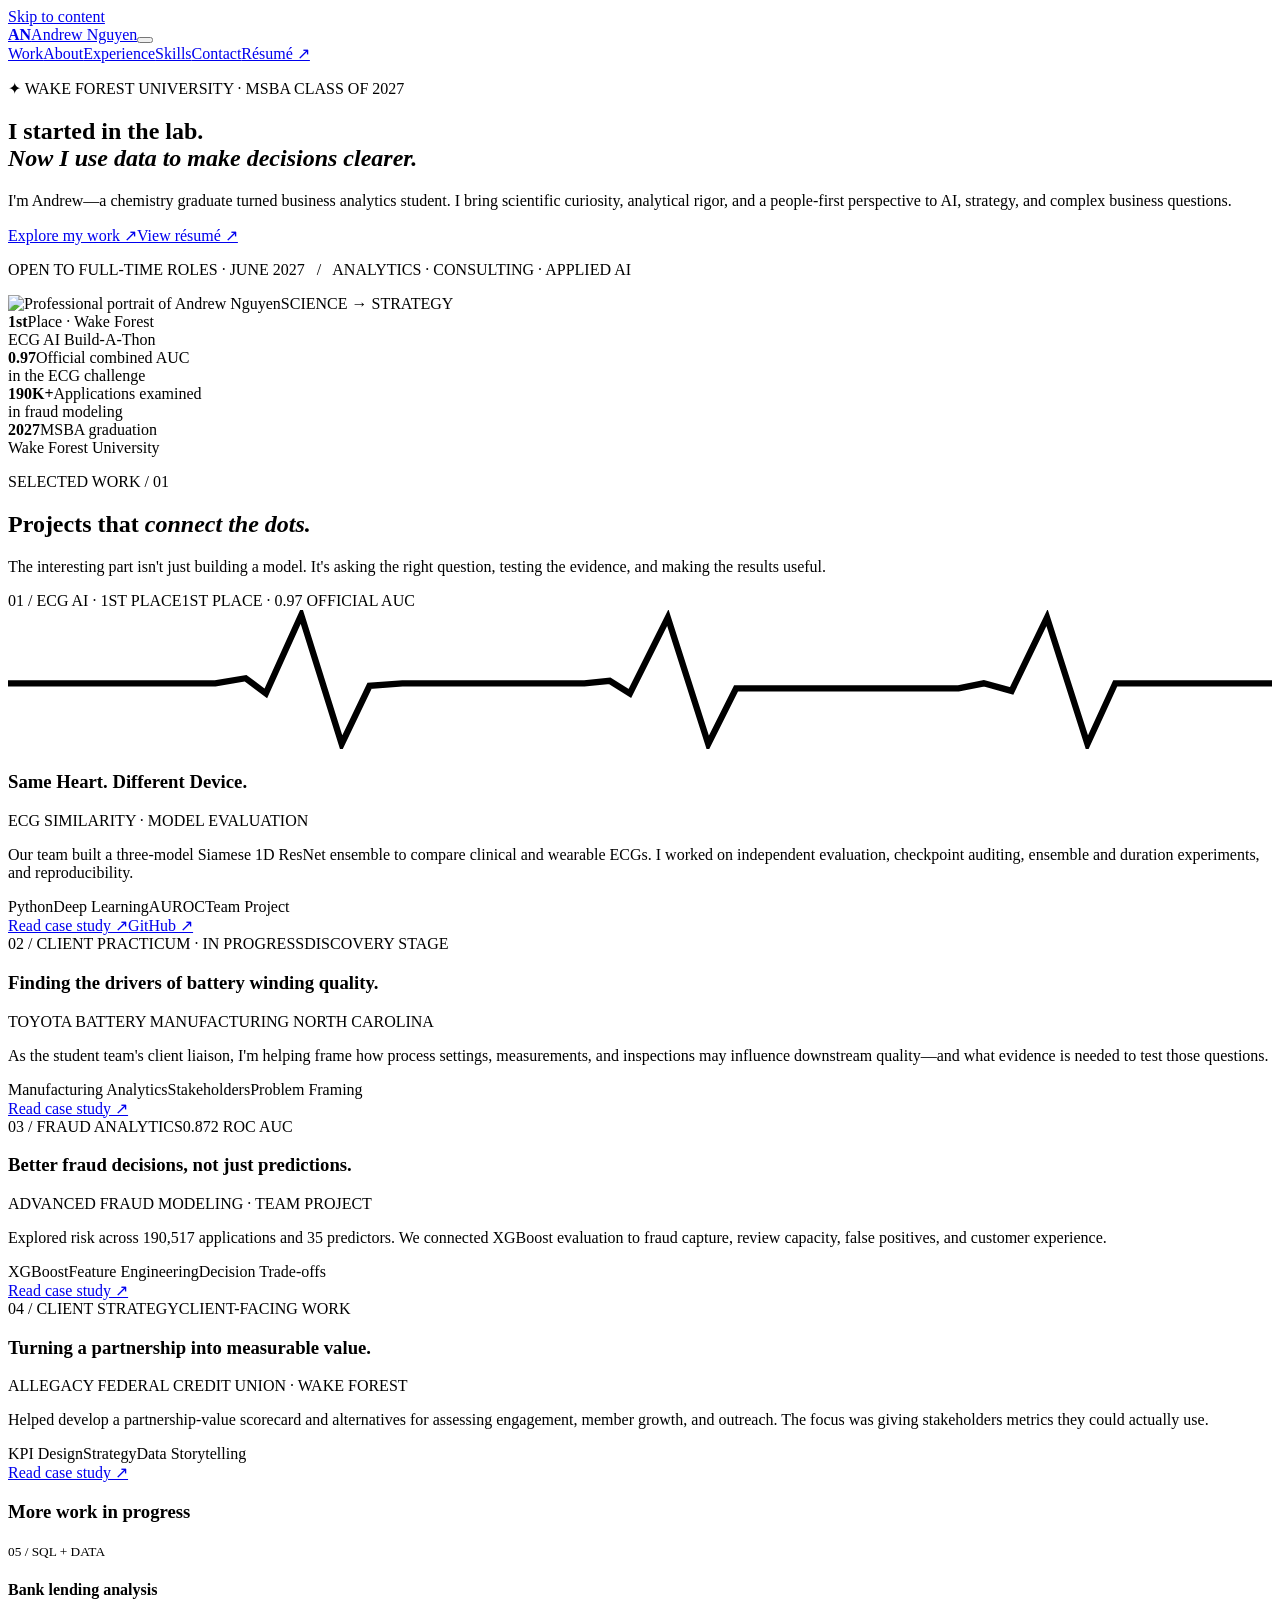
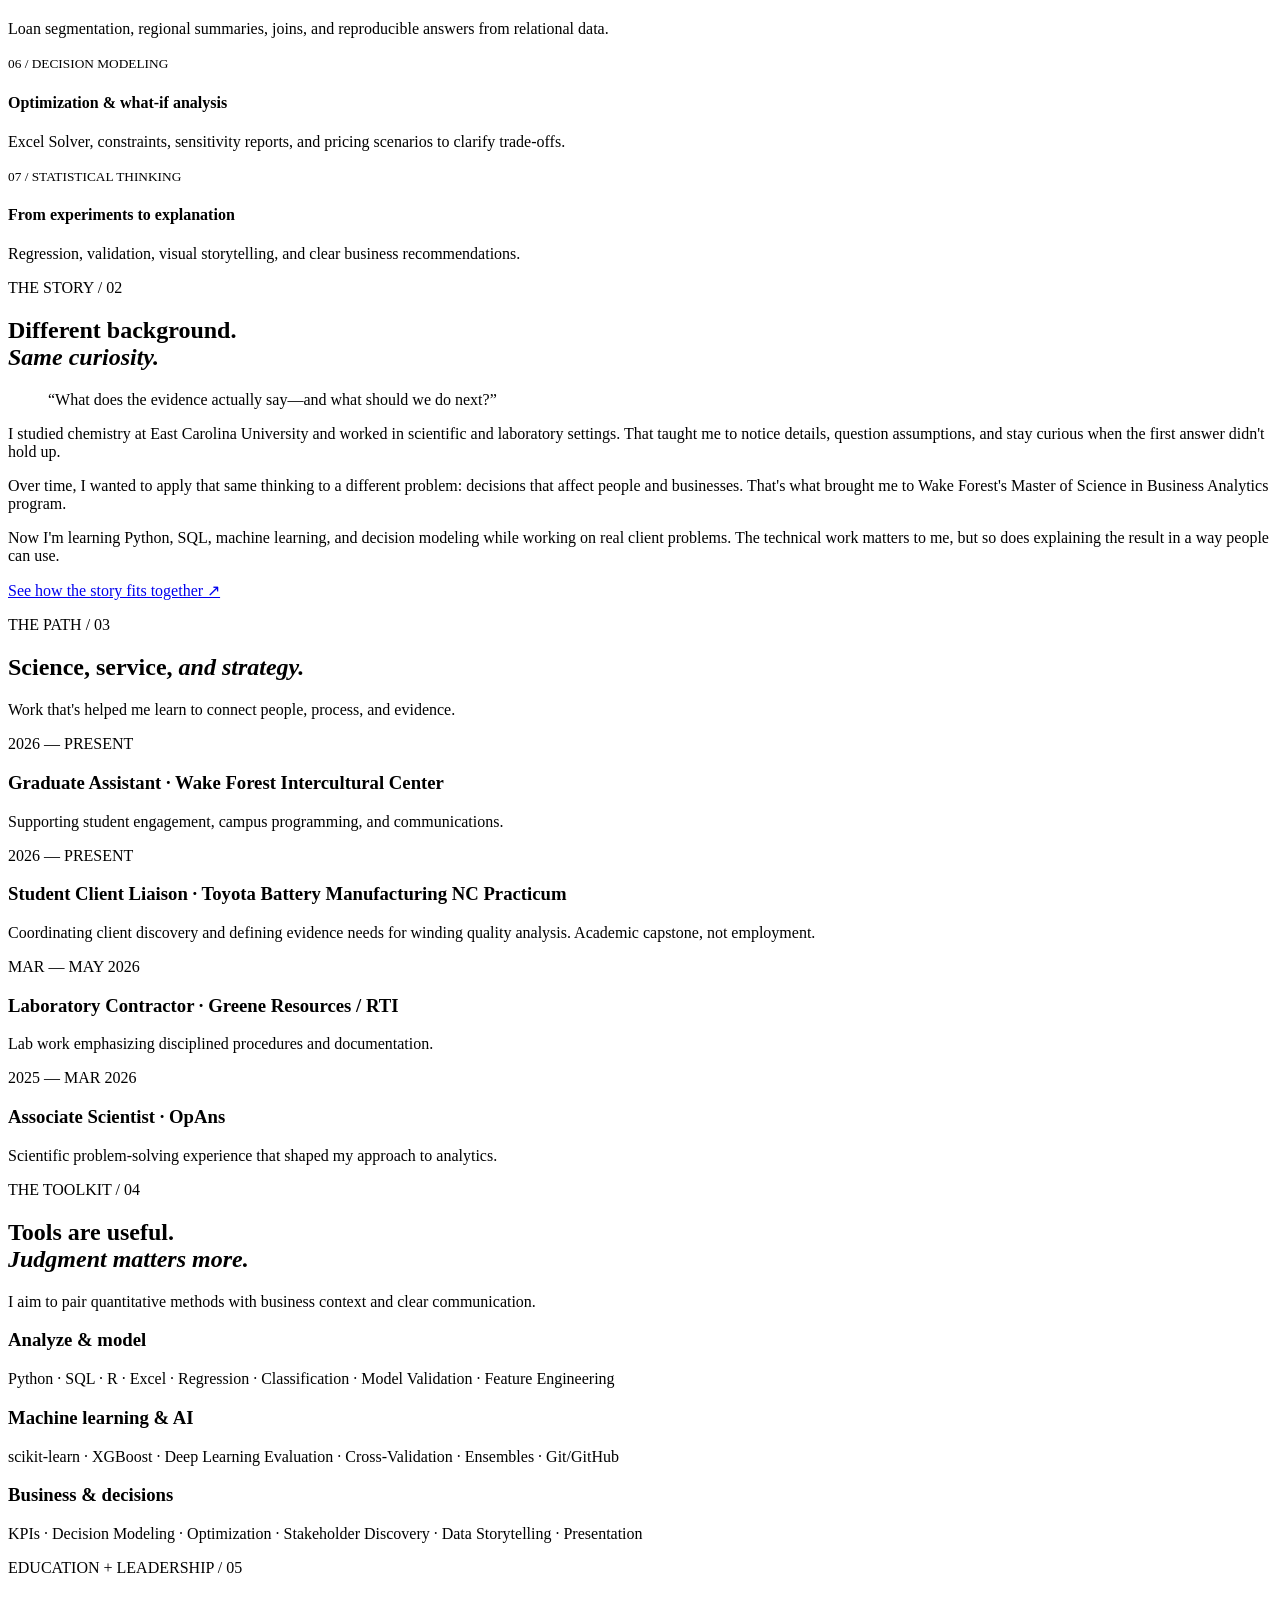
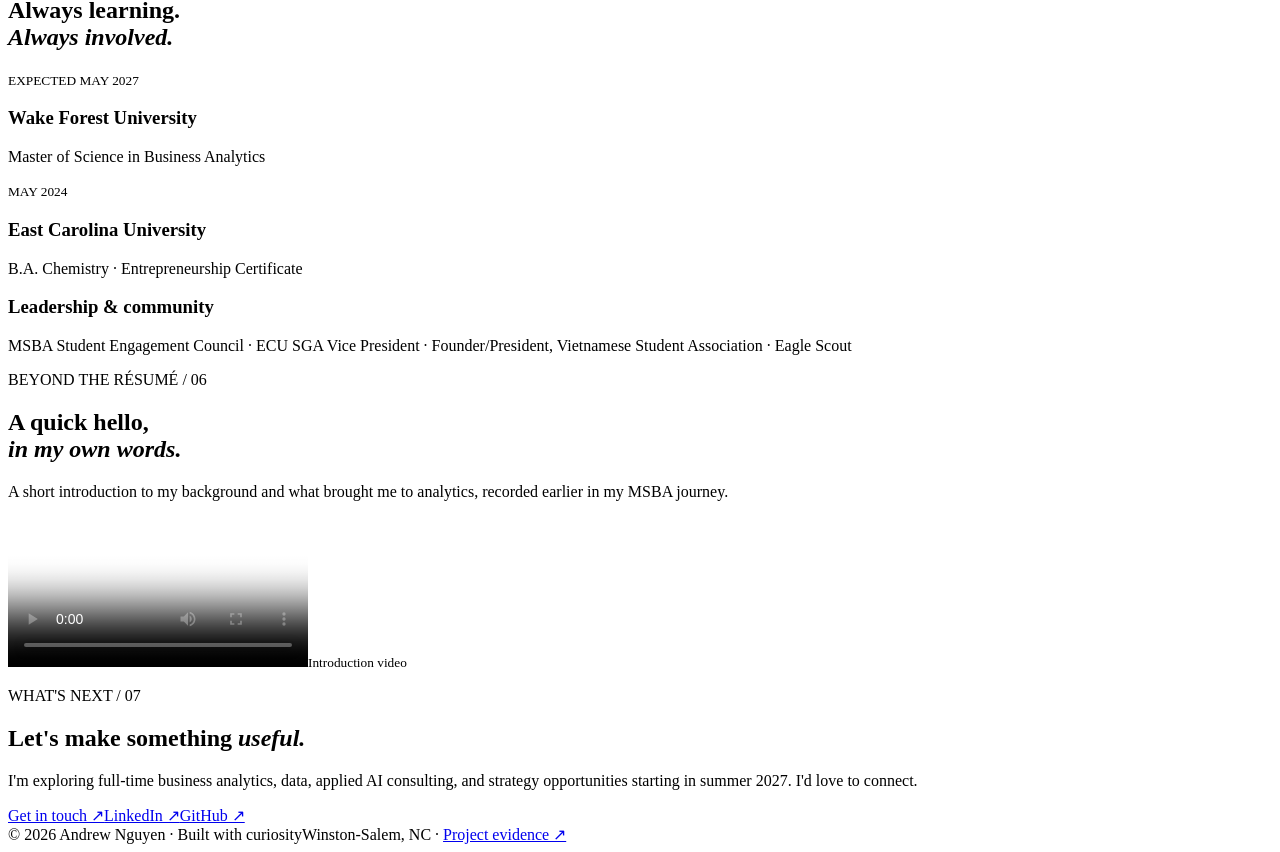
==== index.html @ 9bcac060 "Add website source snapshot: index.html" ====
<!doctype html><html lang="en"><head><meta charset="utf-8"><meta name="viewport" content="width=device-width,initial-scale=1"><meta name="theme-color" content="#101c2c"><meta name="description" content="Andrew Nguyen, Wake Forest MSBA '27. A chemistry-to-analytics story featuring award-winning ECG AI, fraud modeling, and Toyota and Allegacy client projects."><meta property="og:title" content="Andrew Nguyen | Business Analytics & Applied AI"><meta property="og:description" content="Andrew Nguyen, Wake Forest MSBA '27. A chemistry-to-analytics story featuring award-winning ECG AI, fraud modeling, and Toyota and Allegacy client projects."><title>Andrew Nguyen | Business Analytics & Applied AI</title><link rel="preconnect" href="https://fonts.googleapis.com"><link href="https://fonts.googleapis.com/css2?family=DM+Sans:wght@400;500;600;700&family=Playfair+Display:wght@500;600;700&display=swap" rel="stylesheet"><link rel="stylesheet" href="styles.css?v=20261116"><script defer src="https://andrew-nguyen-portfolio-vercel-1.vercel.app/assets/vendor/hls-1.7.0.min.js"></script><script defer src="script.js?v=20261116"></script></head><body id="top"><a class="skip" href="#main">Skip to content</a><header class="header"><div class="wrap header-in"><a class="brand" href="#top"><b>AN</b>Andrew Nguyen</a><button class="hamburger" aria-controls="nav" aria-expanded="false" aria-label="Open menu" id="menu"><i></i><i></i><i></i></button><nav id="nav" class="nav"><a href="#work">Work</a><a href="#about">About</a><a href="#experience">Experience</a><a href="#skills">Skills</a><a href="#contact">Contact</a><a class="nav-cta" href="resume.html">Résumé ↗</a></nav></div></header><main id="main">
<section class="hero"><div class="wrap hero-grid"><div><p class="eyebrow">✦ WAKE FOREST UNIVERSITY · MSBA CLASS OF 2027</p><h1>I started in the lab.<br><em>Now I use data to make decisions clearer.</em></h1><p class="hero-desc">I'm Andrew—a chemistry graduate turned business analytics student. I bring scientific curiosity, analytical rigor, and a people-first perspective to AI, strategy, and complex business questions.</p><div class="buttons"><a class="btn gold" href="#work">Explore my work ↗</a><a class="btn outline" href="resume.html">View résumé ↗</a></div><p class="hero-meta">OPEN TO FULL-TIME ROLES · JUNE 2027 &nbsp; / &nbsp; ANALYTICS · CONSULTING · APPLIED AI</p></div><div class="portrait"><img src="https://andrew-nguyen-portfolio-vercel-1.vercel.app/assets/andrew-nguyen-professional.jpg" alt="Professional portrait of Andrew Nguyen" fetchpriority="high"><span>SCIENCE → STRATEGY</span></div></div></section>
<div class="metrics"><div class="wrap metric-grid"><div><strong>1st</strong><span>Place · Wake Forest<br>ECG AI Build-A-Thon</span></div><div><strong>0.97</strong><span>Official combined AUC<br>in the ECG challenge</span></div><div><strong>190K+</strong><span>Applications examined<br>in fraud modeling</span></div><div><strong>2027</strong><span>MSBA graduation<br>Wake Forest University</span></div></div></div>
<section id="work" class="section"><div class="wrap"><div class="section-head"><div><p class="label">SELECTED WORK / 01</p><h2>Projects that <em>connect the dots.</em></h2></div><p>The interesting part isn't just building a model. It's asking the right question, testing the evidence, and making the results useful.</p></div><div class="cards"><article class="project featured"><span class="p-no">01 / ECG AI · 1ST PLACE</span><span class="p-badge">1ST PLACE · 0.97 OFFICIAL AUC</span><div class="ecg-line" aria-hidden="true"><svg viewBox="0 0 500 55" preserveAspectRatio="none"><path d="M0 29 H82 l12 -2 8 6 14 -31 16 51 11 -23 13 -1 h72 l10 -1 8 5 15 -30 16 50 11 -22 h88 l10 -2 11 3 14 -29 16 50 11 -24 H500" fill="none" stroke="currentColor" stroke-width="2.5"/></svg></div><h3>Same Heart. Different Device.</h3><p class="p-cat">ECG SIMILARITY · MODEL EVALUATION</p><p>Our team built a three-model Siamese 1D ResNet ensemble to compare clinical and wearable ECGs. I worked on independent evaluation, checkpoint auditing, ensemble and duration experiments, and reproducibility.</p><div class="tags"><span>Python</span><span>Deep Learning</span><span>AUROC</span><span>Team Project</span></div><div class="p-footer"><a href="project-evidence.html#ecg">Read case study ↗</a><a href="https://github.com/nguyenand18/andrew-nguyen-portfolio/blob/main/docs/ecg-ai-buildathon.md" target="_blank" rel="noopener noreferrer">GitHub ↗</a></div></article><article class="project light"><span class="p-no">02 / CLIENT PRACTICUM · IN PROGRESS</span><span class="p-badge">DISCOVERY STAGE</span><h3>Finding the drivers of battery winding quality.</h3><p class="p-cat">TOYOTA BATTERY MANUFACTURING NORTH CAROLINA</p><p>As the student team's client liaison, I'm helping frame how process settings, measurements, and inspections may influence downstream quality—and what evidence is needed to test those questions.</p><div class="tags"><span>Manufacturing Analytics</span><span>Stakeholders</span><span>Problem Framing</span></div><div class="p-footer"><a href="project-evidence.html#toyota">Read case study ↗</a></div></article><article class="project light"><span class="p-no">03 / FRAUD ANALYTICS</span><span class="p-badge">0.872 ROC AUC</span><h3>Better fraud decisions, not just predictions.</h3><p class="p-cat">ADVANCED FRAUD MODELING · TEAM PROJECT</p><p>Explored risk across 190,517 applications and 35 predictors. We connected XGBoost evaluation to fraud capture, review capacity, false positives, and customer experience.</p><div class="tags"><span>XGBoost</span><span>Feature Engineering</span><span>Decision Trade-offs</span></div><div class="p-footer"><a href="project-evidence.html#fraud">Read case study ↗</a></div></article><article class="project dark"><span class="p-no">04 / CLIENT STRATEGY</span><span class="p-badge">CLIENT-FACING WORK</span><h3>Turning a partnership into measurable value.</h3><p class="p-cat">ALLEGACY FEDERAL CREDIT UNION · WAKE FOREST</p><p>Helped develop a partnership-value scorecard and alternatives for assessing engagement, member growth, and outreach. The focus was giving stakeholders metrics they could actually use.</p><div class="tags"><span>KPI Design</span><span>Strategy</span><span>Data Storytelling</span></div><div class="p-footer"><a href="project-evidence.html#allegacy">Read case study ↗</a></div></article></div><div class="more"><h3>More work in progress</h3><div class="more-grid"><article><small>05 / SQL + DATA</small><h4>Bank lending analysis</h4><p>Loan segmentation, regional summaries, joins, and reproducible answers from relational data.</p></article><article><small>06 / DECISION MODELING</small><h4>Optimization &amp; what-if analysis</h4><p>Excel Solver, constraints, sensitivity reports, and pricing scenarios to clarify trade-offs.</p></article><article><small>07 / STATISTICAL THINKING</small><h4>From experiments to explanation</h4><p>Regression, validation, visual storytelling, and clear business recommendations.</p></article></div></div></div></section>
<section id="about" class="section about"><div class="wrap two-col"><div><p class="label">THE STORY / 02</p><h2>Different background.<br><em>Same curiosity.</em></h2><blockquote>“What does the evidence actually say—and what should we do next?”</blockquote></div><div class="prose"><p>I studied chemistry at East Carolina University and worked in scientific and laboratory settings. That taught me to notice details, question assumptions, and stay curious when the first answer didn't hold up.</p><p>Over time, I wanted to apply that same thinking to a different problem: decisions that affect people and businesses. That's what brought me to Wake Forest's Master of Science in Business Analytics program.</p><p>Now I'm learning Python, SQL, machine learning, and decision modeling while working on real client problems. The technical work matters to me, but so does explaining the result in a way people can use.</p><a class="text-link" href="resume.html">See how the story fits together ↗</a></div></div></section>
<section id="experience" class="section experience"><div class="wrap"><div class="section-head"><div><p class="label">THE PATH / 03</p><h2>Science, service, <em>and strategy.</em></h2></div><p>Work that's helped me learn to connect people, process, and evidence.</p></div><div class="exp-list"><div><time>2026 — PRESENT</time><section><h3>Graduate Assistant <span>· Wake Forest Intercultural Center</span></h3><p>Supporting student engagement, campus programming, and communications.</p></section></div><div><time>2026 — PRESENT</time><section><h3>Student Client Liaison <span>· Toyota Battery Manufacturing NC Practicum</span></h3><p>Coordinating client discovery and defining evidence needs for winding quality analysis. Academic capstone, not employment.</p></section></div><div><time>MAR — MAY 2026</time><section><h3>Laboratory Contractor <span>· Greene Resources / RTI</span></h3><p>Lab work emphasizing disciplined procedures and documentation.</p></section></div><div><time>2025 — MAR 2026</time><section><h3>Associate Scientist <span>· OpAns</span></h3><p>Scientific problem-solving experience that shaped my approach to analytics.</p></section></div></div></div></section>
<section id="skills" class="section skills"><div class="wrap two-col"><div><p class="label">THE TOOLKIT / 04</p><h2>Tools are useful.<br><em>Judgment matters more.</em></h2><p>I aim to pair quantitative methods with business context and clear communication.</p></div><div class="skill-stack"><article><h3>Analyze &amp; model</h3><p>Python · SQL · R · Excel · Regression · Classification · Model Validation · Feature Engineering</p></article><article><h3>Machine learning &amp; AI</h3><p>scikit-learn · XGBoost · Deep Learning Evaluation · Cross-Validation · Ensembles · Git/GitHub</p></article><article><h3>Business &amp; decisions</h3><p>KPIs · Decision Modeling · Optimization · Stakeholder Discovery · Data Storytelling · Presentation</p></article></div></div></section>
<section class="section education"><div class="wrap two-col"><div><p class="label">EDUCATION + LEADERSHIP / 05</p><h2>Always learning.<br><em>Always involved.</em></h2></div><div class="education-stack"><article><small>EXPECTED MAY 2027</small><h3>Wake Forest University</h3><p>Master of Science in Business Analytics</p></article><article><small>MAY 2024</small><h3>East Carolina University</h3><p>B.A. Chemistry · Entrepreneurship Certificate</p></article><article><h3>Leadership &amp; community</h3><p>MSBA Student Engagement Council · ECU SGA Vice President · Founder/President, Vietnamese Student Association · Eagle Scout</p></article></div></div></section>
<section class="section video"><div class="wrap two-col"><div><p class="label">BEYOND THE RÉSUMÉ / 06</p><h2>A quick hello,<br><em>in my own words.</em></h2><p>A short introduction to my background and what brought me to analytics, recorded earlier in my MSBA journey.</p></div><div class="video-box"><video id="intro-video" preload="none" playsinline controls poster="assets/andrew-introduction-poster.jpg" aria-label="Andrew Nguyen introduction video"></video><small>Introduction video</small></div></div></section>
<section id="contact" class="contact"><div class="wrap"><p class="label">WHAT'S NEXT / 07</p><h2>Let's make something <em>useful.</em></h2><p>I'm exploring full-time business analytics, data, applied AI consulting, and strategy opportunities starting in summer 2027. I'd love to connect.</p><div class="buttons center"><a class="btn gold" href="mailto:nguyaj26@wfu.edu">Get in touch ↗</a><a class="btn outline" href="https://www.linkedin.com/in/andrew-nguyen-wfu" target="_blank" rel="noopener noreferrer">LinkedIn ↗</a><a class="btn outline" href="https://github.com/nguyenand18" target="_blank" rel="noopener noreferrer">GitHub ↗</a></div></div></section></main><footer><div class="wrap footer-in"><span>© <span id="year">2026</span> Andrew Nguyen · Built with curiosity</span><span>Winston-Salem, NC · <a href="project-evidence.html">Project evidence ↗</a></span></div></footer></body></html>
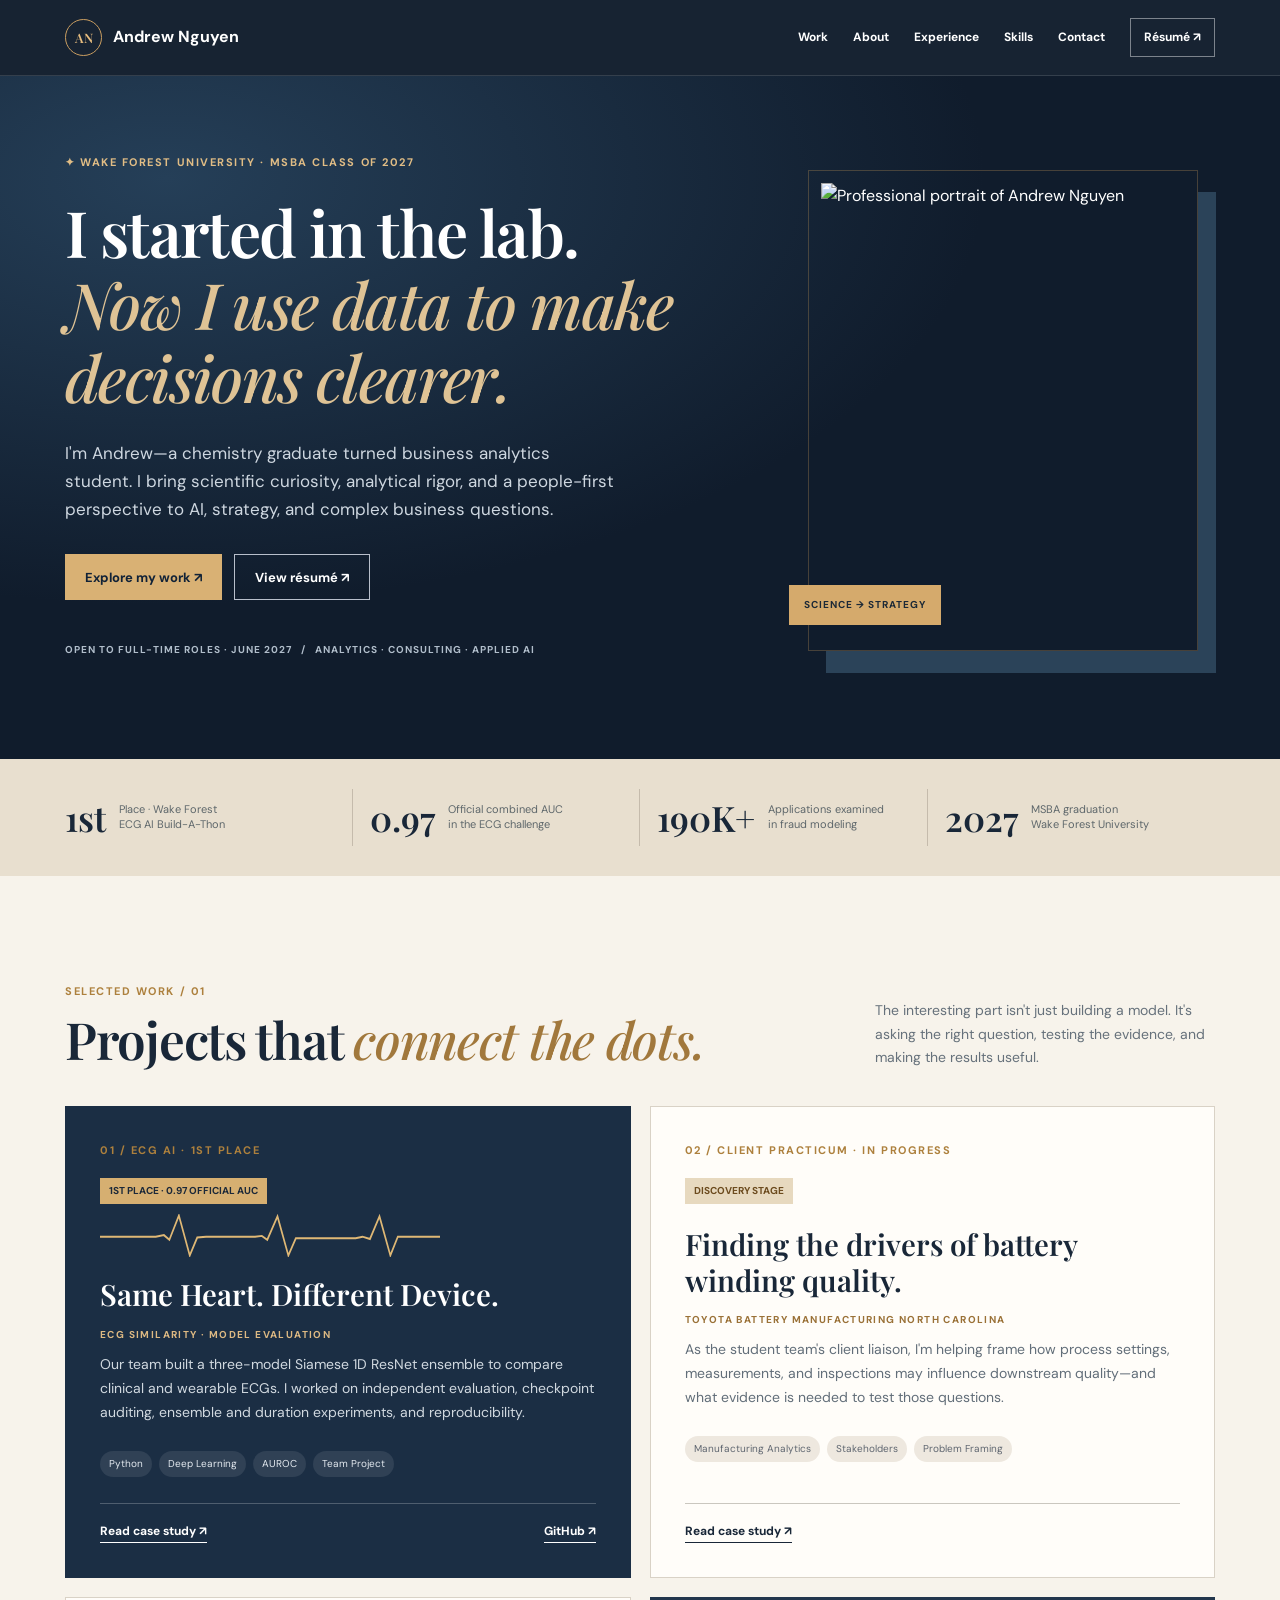
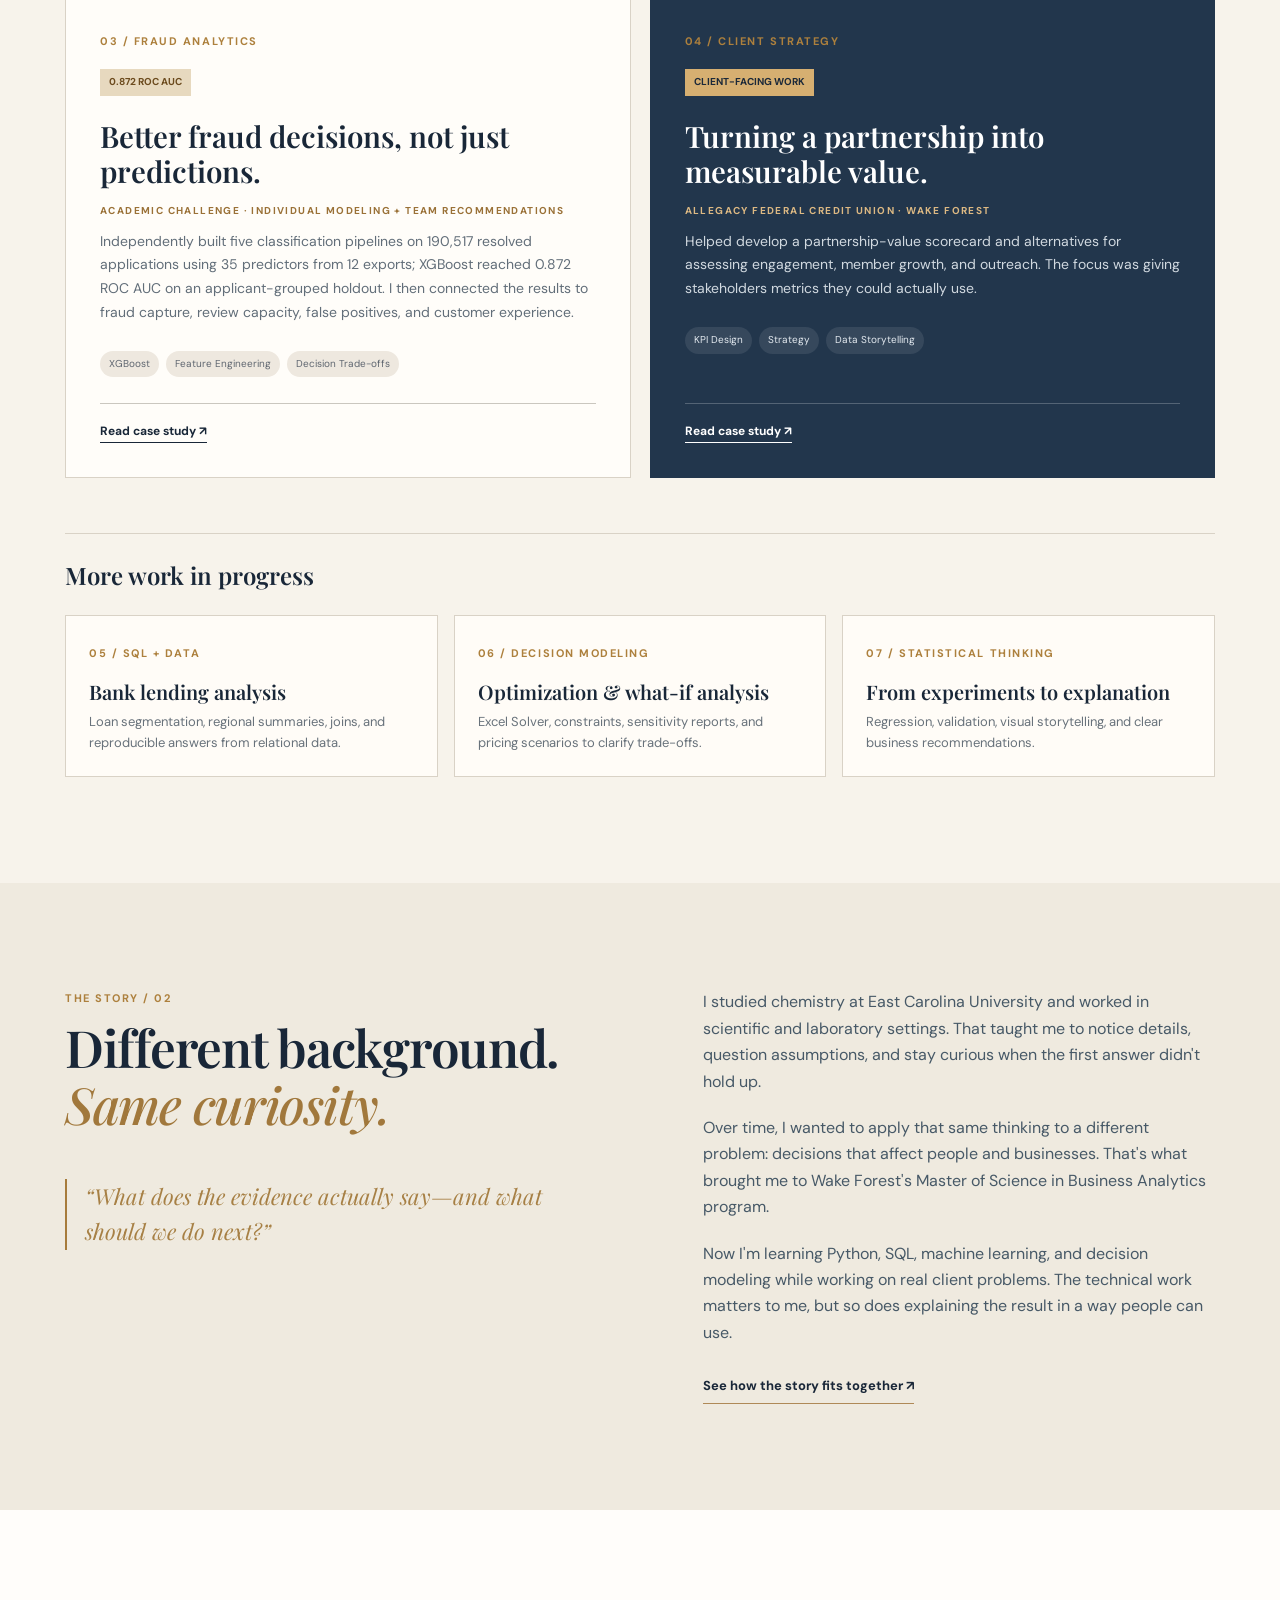
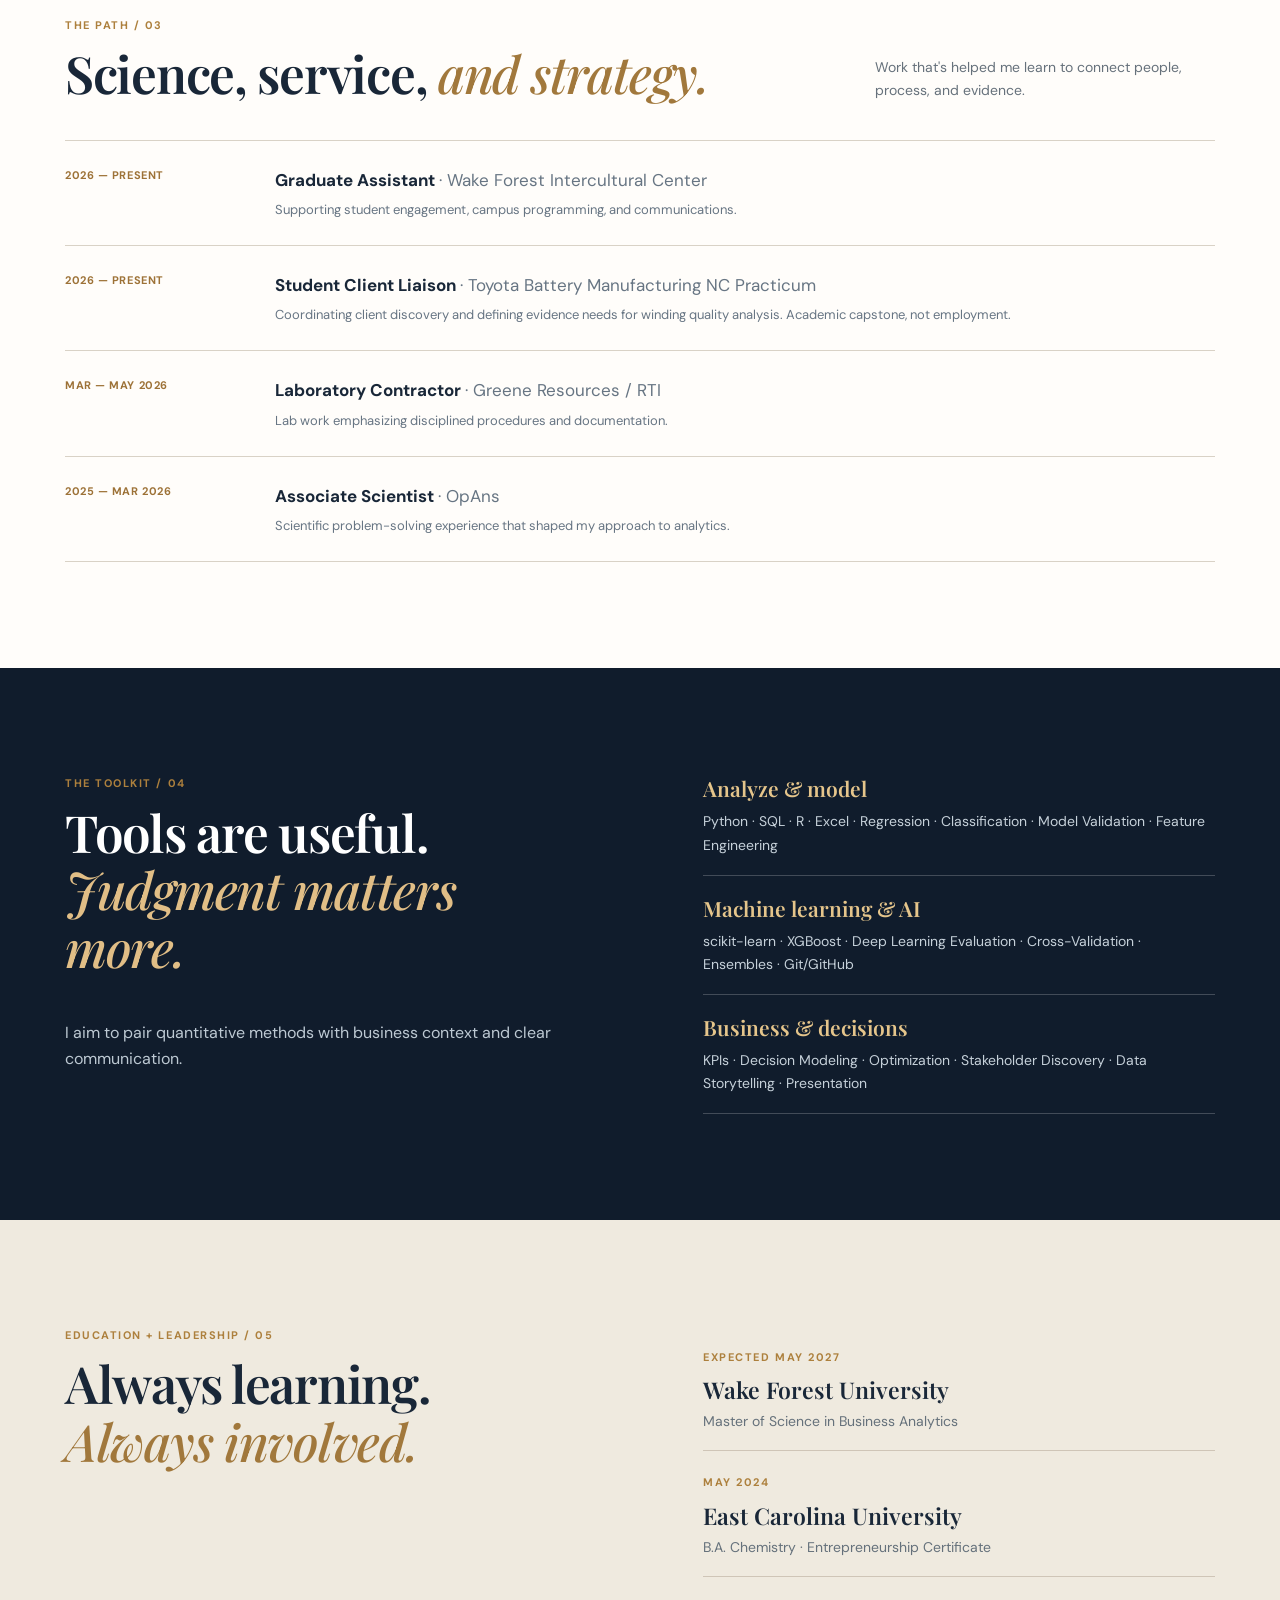
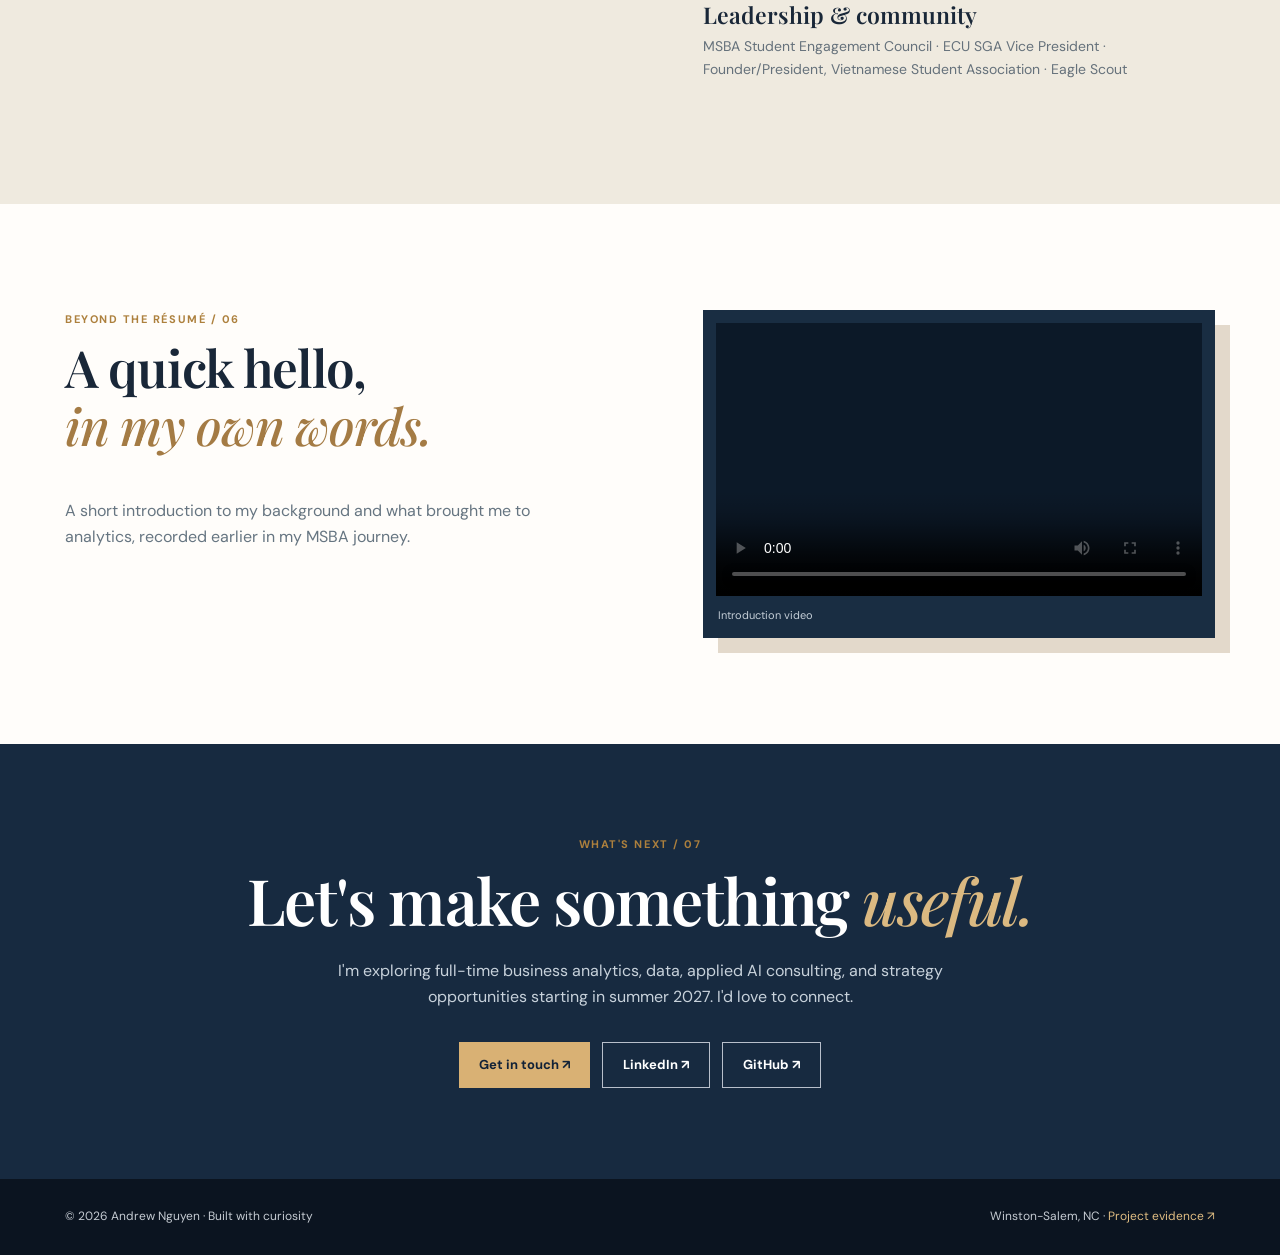
==== commit 7b2ec496: "Clarify individual fraud modeling contribution" ====
--- a/index.html
+++ b/index.html
@@ -1,7 +1,7 @@
 <!doctype html><html lang="en"><head><meta charset="utf-8"><meta name="viewport" content="width=device-width,initial-scale=1"><meta name="theme-color" content="#101c2c"><meta name="description" content="Andrew Nguyen, Wake Forest MSBA '27. A chemistry-to-analytics story featuring award-winning ECG AI, fraud modeling, and Toyota and Allegacy client projects."><meta property="og:title" content="Andrew Nguyen | Business Analytics & Applied AI"><meta property="og:description" content="Andrew Nguyen, Wake Forest MSBA '27. A chemistry-to-analytics story featuring award-winning ECG AI, fraud modeling, and Toyota and Allegacy client projects."><title>Andrew Nguyen | Business Analytics & Applied AI</title><link rel="preconnect" href="https://fonts.googleapis.com"><link href="https://fonts.googleapis.com/css2?family=DM+Sans:wght@400;500;600;700&family=Playfair+Display:wght@500;600;700&display=swap" rel="stylesheet"><link rel="stylesheet" href="styles.css?v=20261116"><script defer src="https://andrew-nguyen-portfolio-vercel-1.vercel.app/assets/vendor/hls-1.7.0.min.js"></script><script defer src="script.js?v=20261116"></script></head><body id="top"><a class="skip" href="#main">Skip to content</a><header class="header"><div class="wrap header-in"><a class="brand" href="#top"><b>AN</b>Andrew Nguyen</a><button class="hamburger" aria-controls="nav" aria-expanded="false" aria-label="Open menu" id="menu"><i></i><i></i><i></i></button><nav id="nav" class="nav"><a href="#work">Work</a><a href="#about">About</a><a href="#experience">Experience</a><a href="#skills">Skills</a><a href="#contact">Contact</a><a class="nav-cta" href="resume.html">Résumé ↗</a></nav></div></header><main id="main">
 <section class="hero"><div class="wrap hero-grid"><div><p class="eyebrow">✦ WAKE FOREST UNIVERSITY · MSBA CLASS OF 2027</p><h1>I started in the lab.<br><em>Now I use data to make decisions clearer.</em></h1><p class="hero-desc">I'm Andrew—a chemistry graduate turned business analytics student. I bring scientific curiosity, analytical rigor, and a people-first perspective to AI, strategy, and complex business questions.</p><div class="buttons"><a class="btn gold" href="#work">Explore my work ↗</a><a class="btn outline" href="resume.html">View résumé ↗</a></div><p class="hero-meta">OPEN TO FULL-TIME ROLES · JUNE 2027 &nbsp; / &nbsp; ANALYTICS · CONSULTING · APPLIED AI</p></div><div class="portrait"><img src="https://andrew-nguyen-portfolio-vercel-1.vercel.app/assets/andrew-nguyen-professional.jpg" alt="Professional portrait of Andrew Nguyen" fetchpriority="high"><span>SCIENCE → STRATEGY</span></div></div></section>
 <div class="metrics"><div class="wrap metric-grid"><div><strong>1st</strong><span>Place · Wake Forest<br>ECG AI Build-A-Thon</span></div><div><strong>0.97</strong><span>Official combined AUC<br>in the ECG challenge</span></div><div><strong>190K+</strong><span>Applications examined<br>in fraud modeling</span></div><div><strong>2027</strong><span>MSBA graduation<br>Wake Forest University</span></div></div></div>
-<section id="work" class="section"><div class="wrap"><div class="section-head"><div><p class="label">SELECTED WORK / 01</p><h2>Projects that <em>connect the dots.</em></h2></div><p>The interesting part isn't just building a model. It's asking the right question, testing the evidence, and making the results useful.</p></div><div class="cards"><article class="project featured"><span class="p-no">01 / ECG AI · 1ST PLACE</span><span class="p-badge">1ST PLACE · 0.97 OFFICIAL AUC</span><div class="ecg-line" aria-hidden="true"><svg viewBox="0 0 500 55" preserveAspectRatio="none"><path d="M0 29 H82 l12 -2 8 6 14 -31 16 51 11 -23 13 -1 h72 l10 -1 8 5 15 -30 16 50 11 -22 h88 l10 -2 11 3 14 -29 16 50 11 -24 H500" fill="none" stroke="currentColor" stroke-width="2.5"/></svg></div><h3>Same Heart. Different Device.</h3><p class="p-cat">ECG SIMILARITY · MODEL EVALUATION</p><p>Our team built a three-model Siamese 1D ResNet ensemble to compare clinical and wearable ECGs. I worked on independent evaluation, checkpoint auditing, ensemble and duration experiments, and reproducibility.</p><div class="tags"><span>Python</span><span>Deep Learning</span><span>AUROC</span><span>Team Project</span></div><div class="p-footer"><a href="project-evidence.html#ecg">Read case study ↗</a><a href="https://github.com/nguyenand18/andrew-nguyen-portfolio/blob/main/docs/ecg-ai-buildathon.md" target="_blank" rel="noopener noreferrer">GitHub ↗</a></div></article><article class="project light"><span class="p-no">02 / CLIENT PRACTICUM · IN PROGRESS</span><span class="p-badge">DISCOVERY STAGE</span><h3>Finding the drivers of battery winding quality.</h3><p class="p-cat">TOYOTA BATTERY MANUFACTURING NORTH CAROLINA</p><p>As the student team's client liaison, I'm helping frame how process settings, measurements, and inspections may influence downstream quality—and what evidence is needed to test those questions.</p><div class="tags"><span>Manufacturing Analytics</span><span>Stakeholders</span><span>Problem Framing</span></div><div class="p-footer"><a href="project-evidence.html#toyota">Read case study ↗</a></div></article><article class="project light"><span class="p-no">03 / FRAUD ANALYTICS</span><span class="p-badge">0.872 ROC AUC</span><h3>Better fraud decisions, not just predictions.</h3><p class="p-cat">ADVANCED FRAUD MODELING · TEAM PROJECT</p><p>Explored risk across 190,517 applications and 35 predictors. We connected XGBoost evaluation to fraud capture, review capacity, false positives, and customer experience.</p><div class="tags"><span>XGBoost</span><span>Feature Engineering</span><span>Decision Trade-offs</span></div><div class="p-footer"><a href="project-evidence.html#fraud">Read case study ↗</a></div></article><article class="project dark"><span class="p-no">04 / CLIENT STRATEGY</span><span class="p-badge">CLIENT-FACING WORK</span><h3>Turning a partnership into measurable value.</h3><p class="p-cat">ALLEGACY FEDERAL CREDIT UNION · WAKE FOREST</p><p>Helped develop a partnership-value scorecard and alternatives for assessing engagement, member growth, and outreach. The focus was giving stakeholders metrics they could actually use.</p><div class="tags"><span>KPI Design</span><span>Strategy</span><span>Data Storytelling</span></div><div class="p-footer"><a href="project-evidence.html#allegacy">Read case study ↗</a></div></article></div><div class="more"><h3>More work in progress</h3><div class="more-grid"><article><small>05 / SQL + DATA</small><h4>Bank lending analysis</h4><p>Loan segmentation, regional summaries, joins, and reproducible answers from relational data.</p></article><article><small>06 / DECISION MODELING</small><h4>Optimization &amp; what-if analysis</h4><p>Excel Solver, constraints, sensitivity reports, and pricing scenarios to clarify trade-offs.</p></article><article><small>07 / STATISTICAL THINKING</small><h4>From experiments to explanation</h4><p>Regression, validation, visual storytelling, and clear business recommendations.</p></article></div></div></div></section>
+<section id="work" class="section"><div class="wrap"><div class="section-head"><div><p class="label">SELECTED WORK / 01</p><h2>Projects that <em>connect the dots.</em></h2></div><p>The interesting part isn't just building a model. It's asking the right question, testing the evidence, and making the results useful.</p></div><div class="cards"><article class="project featured"><span class="p-no">01 / ECG AI · 1ST PLACE</span><span class="p-badge">1ST PLACE · 0.97 OFFICIAL AUC</span><div class="ecg-line" aria-hidden="true"><svg viewBox="0 0 500 55" preserveAspectRatio="none"><path d="M0 29 H82 l12 -2 8 6 14 -31 16 51 11 -23 13 -1 h72 l10 -1 8 5 15 -30 16 50 11 -22 h88 l10 -2 11 3 14 -29 16 50 11 -24 H500" fill="none" stroke="currentColor" stroke-width="2.5"/></svg></div><h3>Same Heart. Different Device.</h3><p class="p-cat">ECG SIMILARITY · MODEL EVALUATION</p><p>Our team built a three-model Siamese 1D ResNet ensemble to compare clinical and wearable ECGs. I worked on independent evaluation, checkpoint auditing, ensemble and duration experiments, and reproducibility.</p><div class="tags"><span>Python</span><span>Deep Learning</span><span>AUROC</span><span>Team Project</span></div><div class="p-footer"><a href="project-evidence.html#ecg">Read case study ↗</a><a href="https://github.com/nguyenand18/andrew-nguyen-portfolio/blob/main/docs/ecg-ai-buildathon.md" target="_blank" rel="noopener noreferrer">GitHub ↗</a></div></article><article class="project light"><span class="p-no">02 / CLIENT PRACTICUM · IN PROGRESS</span><span class="p-badge">DISCOVERY STAGE</span><h3>Finding the drivers of battery winding quality.</h3><p class="p-cat">TOYOTA BATTERY MANUFACTURING NORTH CAROLINA</p><p>As the student team's client liaison, I'm helping frame how process settings, measurements, and inspections may influence downstream quality—and what evidence is needed to test those questions.</p><div class="tags"><span>Manufacturing Analytics</span><span>Stakeholders</span><span>Problem Framing</span></div><div class="p-footer"><a href="project-evidence.html#toyota">Read case study ↗</a></div></article><article class="project light"><span class="p-no">03 / FRAUD ANALYTICS</span><span class="p-badge">0.872 ROC AUC</span><h3>Better fraud decisions, not just predictions.</h3><p class="p-cat">ACADEMIC CHALLENGE · INDIVIDUAL MODELING + TEAM RECOMMENDATIONS</p><p>Independently built five classification pipelines on 190,517 resolved applications using 35 predictors from 12 exports; XGBoost reached 0.872 ROC AUC on an applicant-grouped holdout. I then connected the results to fraud capture, review capacity, false positives, and customer experience.</p><div class="tags"><span>XGBoost</span><span>Feature Engineering</span><span>Decision Trade-offs</span></div><div class="p-footer"><a href="project-evidence.html#fraud">Read case study ↗</a></div></article><article class="project dark"><span class="p-no">04 / CLIENT STRATEGY</span><span class="p-badge">CLIENT-FACING WORK</span><h3>Turning a partnership into measurable value.</h3><p class="p-cat">ALLEGACY FEDERAL CREDIT UNION · WAKE FOREST</p><p>Helped develop a partnership-value scorecard and alternatives for assessing engagement, member growth, and outreach. The focus was giving stakeholders metrics they could actually use.</p><div class="tags"><span>KPI Design</span><span>Strategy</span><span>Data Storytelling</span></div><div class="p-footer"><a href="project-evidence.html#allegacy">Read case study ↗</a></div></article></div><div class="more"><h3>More work in progress</h3><div class="more-grid"><article><small>05 / SQL + DATA</small><h4>Bank lending analysis</h4><p>Loan segmentation, regional summaries, joins, and reproducible answers from relational data.</p></article><article><small>06 / DECISION MODELING</small><h4>Optimization &amp; what-if analysis</h4><p>Excel Solver, constraints, sensitivity reports, and pricing scenarios to clarify trade-offs.</p></article><article><small>07 / STATISTICAL THINKING</small><h4>From experiments to explanation</h4><p>Regression, validation, visual storytelling, and clear business recommendations.</p></article></div></div></div></section>
 <section id="about" class="section about"><div class="wrap two-col"><div><p class="label">THE STORY / 02</p><h2>Different background.<br><em>Same curiosity.</em></h2><blockquote>“What does the evidence actually say—and what should we do next?”</blockquote></div><div class="prose"><p>I studied chemistry at East Carolina University and worked in scientific and laboratory settings. That taught me to notice details, question assumptions, and stay curious when the first answer didn't hold up.</p><p>Over time, I wanted to apply that same thinking to a different problem: decisions that affect people and businesses. That's what brought me to Wake Forest's Master of Science in Business Analytics program.</p><p>Now I'm learning Python, SQL, machine learning, and decision modeling while working on real client problems. The technical work matters to me, but so does explaining the result in a way people can use.</p><a class="text-link" href="resume.html">See how the story fits together ↗</a></div></div></section>
 <section id="experience" class="section experience"><div class="wrap"><div class="section-head"><div><p class="label">THE PATH / 03</p><h2>Science, service, <em>and strategy.</em></h2></div><p>Work that's helped me learn to connect people, process, and evidence.</p></div><div class="exp-list"><div><time>2026 — PRESENT</time><section><h3>Graduate Assistant <span>· Wake Forest Intercultural Center</span></h3><p>Supporting student engagement, campus programming, and communications.</p></section></div><div><time>2026 — PRESENT</time><section><h3>Student Client Liaison <span>· Toyota Battery Manufacturing NC Practicum</span></h3><p>Coordinating client discovery and defining evidence needs for winding quality analysis. Academic capstone, not employment.</p></section></div><div><time>MAR — MAY 2026</time><section><h3>Laboratory Contractor <span>· Greene Resources / RTI</span></h3><p>Lab work emphasizing disciplined procedures and documentation.</p></section></div><div><time>2025 — MAR 2026</time><section><h3>Associate Scientist <span>· OpAns</span></h3><p>Scientific problem-solving experience that shaped my approach to analytics.</p></section></div></div></div></section>
 <section id="skills" class="section skills"><div class="wrap two-col"><div><p class="label">THE TOOLKIT / 04</p><h2>Tools are useful.<br><em>Judgment matters more.</em></h2><p>I aim to pair quantitative methods with business context and clear communication.</p></div><div class="skill-stack"><article><h3>Analyze &amp; model</h3><p>Python · SQL · R · Excel · Regression · Classification · Model Validation · Feature Engineering</p></article><article><h3>Machine learning &amp; AI</h3><p>scikit-learn · XGBoost · Deep Learning Evaluation · Cross-Validation · Ensembles · Git/GitHub</p></article><article><h3>Business &amp; decisions</h3><p>KPIs · Decision Modeling · Optimization · Stakeholder Discovery · Data Storytelling · Presentation</p></article></div></div></section>
--- a/styles.css
+++ b/styles.css
@@ -0,0 +1 @@
+:root{--n:#101c2c;--n2:#1b2e44;--g:#b78944;--c:#f7f3eb;--w:#fffdf9;--ink:#192738;--muted:#5d6874;--line:#d9d2c6;--sf:"Playfair Display",Georgia,serif;--ss:"DM Sans",Arial,sans-serif}*{box-sizing:border-box}html{scroll-behavior:smooth}body{margin:0;background:var(--c);color:var(--ink);font:16px/1.65 var(--ss)}a{color:inherit;text-decoration:none}a:hover{color:#bb9258}img{display:block;max-width:100%}h1,h2,h3,h4,p{margin-top:0}h1,h2{font-family:var(--sf);font-weight:600;line-height:1.13;letter-spacing:-.025em}h1 em,h2 em{font-weight:500}h2{font-size:clamp(2.3rem,4vw,4rem)}.wrap{width:min(1150px,calc(100% - 46px));margin:auto}.skip{position:absolute;left:10px;top:-80px;background:white;color:black;padding:10px;z-index:200}.skip:focus{top:10px}.header{position:sticky;top:0;height:76px;background:#101c2cf7;color:white;z-index:99;border-bottom:1px solid #ffffff20;backdrop-filter:blur(12px)}.header-in{height:100%;display:flex;align-items:center;justify-content:space-between}.brand{display:flex;align-items:center;gap:11px;font-weight:700}.brand b{width:37px;height:37px;border:1px solid #c99d60;color:#e7bd7f;border-radius:50%;display:grid;place-items:center;font:600 13px var(--sf)}.nav{display:flex;align-items:center;gap:25px;font-weight:700;font-size:12px}.nav-cta{border:1px solid #ffffff70;padding:9px 13px}.hamburger{display:none}.hero{background:radial-gradient(ellipse at 13% 15%,#253f58,transparent 52%),var(--n);color:#fff}.hero-grid{display:grid;grid-template-columns:1.25fr .78fr;gap:8%;align-items:center;min-height:635px;padding:77px 0 90px}.eyebrow,.label,.p-no,.p-cat,.education small,.more small{color:#ad803d;font-size:11px;font-weight:700;letter-spacing:.14em;text-transform:uppercase}.eyebrow{color:#e1bd85;margin-bottom:25px}.hero h1{font-size:clamp(2.8rem,5vw,4.85rem);max-width:720px;margin-bottom:26px}.hero h1 em{color:#dfc395}.hero-desc{color:#ced7e0;font-size:17px;max-width:550px}.hero-meta{margin-top:42px;color:#b1becb;font-size:10px;letter-spacing:.1em;font-weight:700}.buttons{display:flex;gap:12px;flex-wrap:wrap;margin-top:31px}.btn{display:inline-flex;justify-content:center;align-items:center;min-height:46px;padding:11px 20px;font-weight:700;font-size:13px;border:0;cursor:pointer}.btn.gold{background:#d9b174;color:#112237}.btn.gold:hover{background:#eace9c;color:#112237}.btn.outline{border:1px solid #b8bfcb;color:white}.btn.outline:hover{border-color:#e4bd80;color:#e4bd80}.portrait{position:relative;padding:12px;border:1px solid #af895358;box-shadow:18px 22px 0 #2b4359;max-width:390px}.portrait img{width:100%;aspect-ratio:4/5;object-fit:cover;object-position:center 24%}.portrait span{position:absolute;bottom:25px;left:-20px;background:#d5aa6c;color:#1c2936;font-size:10px;letter-spacing:.1em;font-weight:700;padding:12px 15px}.metrics{background:#e8dfcf}.metric-grid{display:grid;grid-template-columns:repeat(4,1fr);padding:30px 0}.metric-grid>div{padding:5px 17px;border-right:1px solid #c5bbac;display:flex;gap:13px;align-items:center}.metric-grid>div:first-child{padding-left:0}.metric-grid>div:last-child{border-right:0}.metric-grid strong{font:600 35px var(--sf)}.metric-grid span{font-size:11px;line-height:1.4;color:#5e676b}.section{padding:106px 0;scroll-margin-top:75px}.section-head{display:flex;justify-content:space-between;align-items:end;gap:35px;margin-bottom:37px}.section-head h2{max-width:690px;margin:0}.section-head>p{max-width:340px;color:#66717b;font-size:14px;margin:0}.section h2 em{color:#a1783c}.cards{display:grid;grid-template-columns:1fr 1fr;gap:19px}.project{min-height:433px;border:1px solid var(--line);background:var(--w);padding:34px;display:flex;flex-direction:column}.project.featured{background:var(--n2);color:white;border-color:var(--n2)}.project.dark{background:#22364c;color:#fff;border-color:#22364c}.p-no{display:block}.p-badge{align-self:flex-start;margin:19px 0 10px;background:#e7d9bf;color:#6c4b1e;padding:5px 9px;font-size:10px;font-weight:700}.featured .p-badge,.dark .p-badge{background:#d6af71;color:#1c2939}.project h3{font:600 clamp(24px,2.3vw,32px)/1.2 var(--sf);margin:12px 0}.project .p-cat{color:#9a7137;font-size:10px;margin:3px 0 10px}.featured .p-cat,.dark .p-cat{color:#ddb983}.project>p:not(.p-cat){font-size:14px;line-height:1.7;color:#626e79}.featured>p:not(.p-cat),.dark>p:not(.p-cat){color:#d1d9e0}.ecg-line{color:#dfb875;max-width:340px;height:43px;margin:0 0 7px}.ecg-line svg{width:100%;height:100%}.tags{display:flex;flex-wrap:wrap;gap:7px;margin:12px 0 26px}.tags span{background:#eee8df;border-radius:30px;color:#5f6670;padding:5px 9px;font-size:10px}.featured .tags span,.dark .tags span{background:#ffffff17;color:#e4eaf0}.p-footer{margin-top:auto;border-top:1px solid #cac7bf;padding-top:18px;display:flex;align-items:center;justify-content:space-between;gap:12px;font-weight:700;font-size:12px}.featured .p-footer,.dark .p-footer{border-color:#ffffff3a}.p-footer a{border-bottom:1px solid currentColor}.more{margin-top:55px;border-top:1px solid var(--line);padding-top:25px}.more h3{font:600 24px var(--sf)}.more-grid{display:grid;grid-template-columns:repeat(3,1fr);gap:16px}.more-grid article{background:#fffcf7;border:1px solid var(--line);padding:23px}.more-grid h4{font:600 20px var(--sf);margin:12px 0 6px}.more-grid p{font-size:13px;color:#68727b;margin:0}.about,.education{background:#efeadf}.two-col{display:grid;grid-template-columns:1fr 1fr;gap:11%}.two-col blockquote{font:italic 22px/1.6 var(--sf);color:#a78045;border-left:2px solid #a77c3c;margin:45px 0 0;padding-left:18px}.prose p{color:#475967;margin-bottom:20px}.text-link{font-size:13px;font-weight:700;border-bottom:1px solid #af8957;padding-bottom:6px;display:inline-block;margin-top:9px}.experience{background:#fffdfa}.exp-list{border-top:1px solid var(--line)}.exp-list>div{display:grid;grid-template-columns:190px 1fr;gap:20px;border-bottom:1px solid var(--line);padding:25px 0}.exp-list time{font-size:11px;letter-spacing:.05em;color:#9d7237;font-weight:700}.exp-list h3{font-size:17px;margin:0 0 5px}.exp-list h3 span{font-weight:400;color:#677583}.exp-list p{margin:0;font-size:13px;color:#677583}.skills{background:var(--n);color:white}.skills h2 em{color:#e1be86}.skills .two-col>div>p:last-child{color:#bdc9d3}.skill-stack article{border-bottom:1px solid #ffffff35;padding:18px 0}.skill-stack article:first-child{padding-top:0}.skill-stack h3{font:600 21px var(--sf);color:#e5c58b;margin:0 0 8px}.skill-stack p{color:#c6d1da;font-size:14px;margin:0}.education-stack article{padding:17px 0;border-bottom:1px solid #cfc5b7}.education-stack h3{font:600 23px var(--sf);margin:5px 0}.education-stack p{font-size:14px;color:#65717b;margin:0}.education-stack article:last-child{border:0}.video{background:#fffdfa}.video h2 em{color:#a47b44}.video .two-col>div>p:last-child{color:#667581}.video-box{background:#192d42;padding:13px;box-shadow:15px 15px 0 #e3d9cb}.video-box video{display:block;width:100%;aspect-ratio:16/9;object-fit:contain;background:#0c1928}.video-box small{color:#c4ced7;font-size:11px;display:block;margin:10px 2px 0}.contact{text-align:center;background:#172a40;color:white;padding:91px 0}.contact .wrap{max-width:790px}.contact h2{font-size:clamp(2.9rem,5vw,4.6rem);margin:10px 0 22px}.contact h2 em{color:#dbb981}.contact>div>p:not(.label){max-width:630px;margin:auto;color:#c8d2db}.buttons.center{justify-content:center}footer{background:#0b1420;color:#c5cbd2;font-size:12px}footer a{color:#e0bd82}.footer-in{min-height:76px;display:flex;justify-content:space-between;align-items:center;gap:15px}.subhero{padding:85px 0 65px;background:var(--n2);color:white}.subhero h1{font-size:clamp(2.8rem,5vw,4.5rem)}.subhero h1 em{color:#e0bd85}.subhero p:not(.label){color:#c5ced6;max-width:620px}.cases{padding:35px 0 70px}.case{border-bottom:1px solid var(--line);padding:45px 0;scroll-margin-top:80px}.case h2{font-size:clamp(2.2rem,3.4vw,3.3rem);margin:11px 0}.case-intro{color:#5a6873}.case-grid{display:grid;grid-template-columns:1fr 1fr;gap:65px}.case-grid h3{font-size:15px;color:#a37a3f;margin:21px 0 7px}.case-grid p{color:#53626d;font-size:14px}.facts{background:#e9e1d3;padding:18px 22px;display:flex;flex-wrap:wrap;gap:14px;margin:25px 0}.facts span{font:600 14px var(--sf);padding-right:14px;border-right:1px solid #c9bda8}.resume-main{background:#e7e5df;padding-bottom:40px}.resume-controls{display:flex;justify-content:space-between;align-items:center;padding:22px 0;font-size:12px;color:#53606c}.resume-sheet{max-width:850px;margin:0 auto;background:white;padding:42px 49px;box-shadow:0 6px 30px #0b14201c;font:13px/1.4 Arial,Helvetica,sans-serif}.resume-sheet h1{font:700 30px Arial}.resume-sheet h2{font:700 12px Arial;letter-spacing:1.5px;color:#956b32;border-bottom:1px solid #bfbfbf;margin:17px 0 7px;padding-bottom:4px}.resume-sheet h3{font:700 13px Arial;margin:10px 0 3px}.resume-sheet p{margin:5px 0}.resume-sheet ul{margin:5px 0;padding-left:17px}.resume-sheet li{margin:3px 0}.resume-role{font-weight:bold;color:#895e2b}.resume-contact{font-size:11px}.resume-date{float:right;font-weight:400;color:#485460;font-size:12px}@media(max-width:920px){.metric-grid>div{flex-direction:column;align-items:start}.hero-grid{gap:6%}}@media(max-width:720px){.wrap{width:calc(100% - 34px)}.header{height:66px}.hamburger{display:flex;flex-direction:column;gap:5px;background:transparent;border:1px solid #ffffff70;padding:9px;width:44px;cursor:pointer}.hamburger i{height:2px;background:white;width:100%}.nav{display:none;position:absolute;left:0;right:0;top:66px;background:var(--n);padding:22px;flex-direction:column;align-items:stretch;gap:14px}.nav.open{display:flex}.hero-grid{grid-template-columns:1fr;gap:55px;padding:70px 0 76px}.hero h1{font-size:clamp(2.65rem,9vw,4rem)}.portrait{max-width:340px;justify-self:center}.metric-grid{grid-template-columns:1fr 1fr}.metric-grid>div{padding:12px;border-right:0;border-bottom:1px solid #cbc2b6}.section{padding:72px 0}.section-head{display:block}.section-head>p{margin-top:20px}.cards,.two-col,.case-grid{grid-template-columns:1fr;gap:27px}.project{min-height:0;padding:27px}.more-grid{grid-template-columns:1fr}.exp-list>div{grid-template-columns:1fr;gap:3px}.contact{padding:80px 0}.footer-in{padding:20px 0;flex-direction:column;justify-content:center;text-align:center}.resume-sheet{padding:26px 22px}.resume-date{float:none;display:block}.resume-controls{gap:10px}.case{padding:36px 0}}@media print{@page{size:letter;margin:.42in}.header,.resume-controls,.skip{display:none!important}.resume-main{padding:0;background:white}.resume-sheet{padding:0;box-shadow:none;max-width:none;font-size:11px}.resume-sheet h1{font-size:24px}.resume-sheet h2{margin:11px 0 5px}.resume-sheet h3{font-size:11px;margin:6px 0 2px}.resume-sheet li{margin:2px 0}.resume-sheet p{margin:3px 0}.resume-date{float:right;display:inline;font-size:10px}}@media(prefers-reduced-motion:reduce){html{scroll-behavior:auto}}:focus-visible{outline:3px solid #d5ae73;outline-offset:3px}
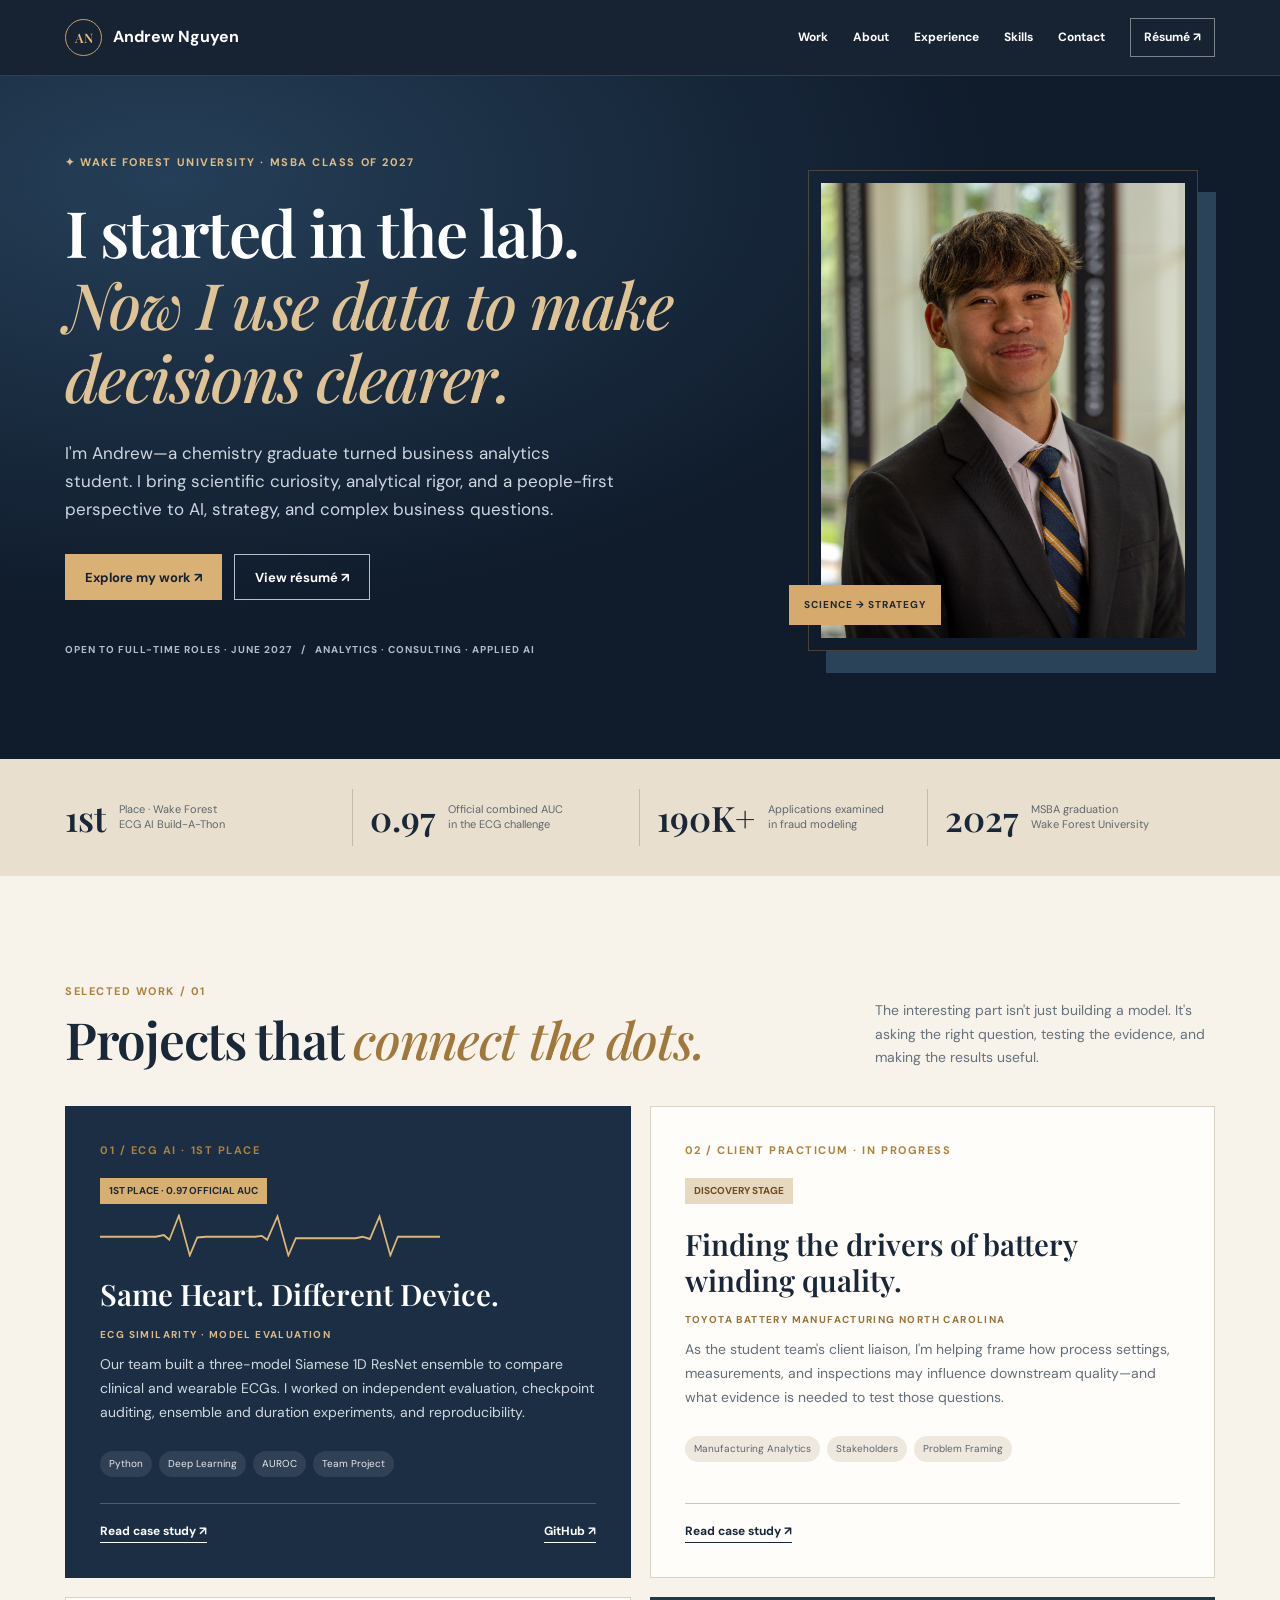
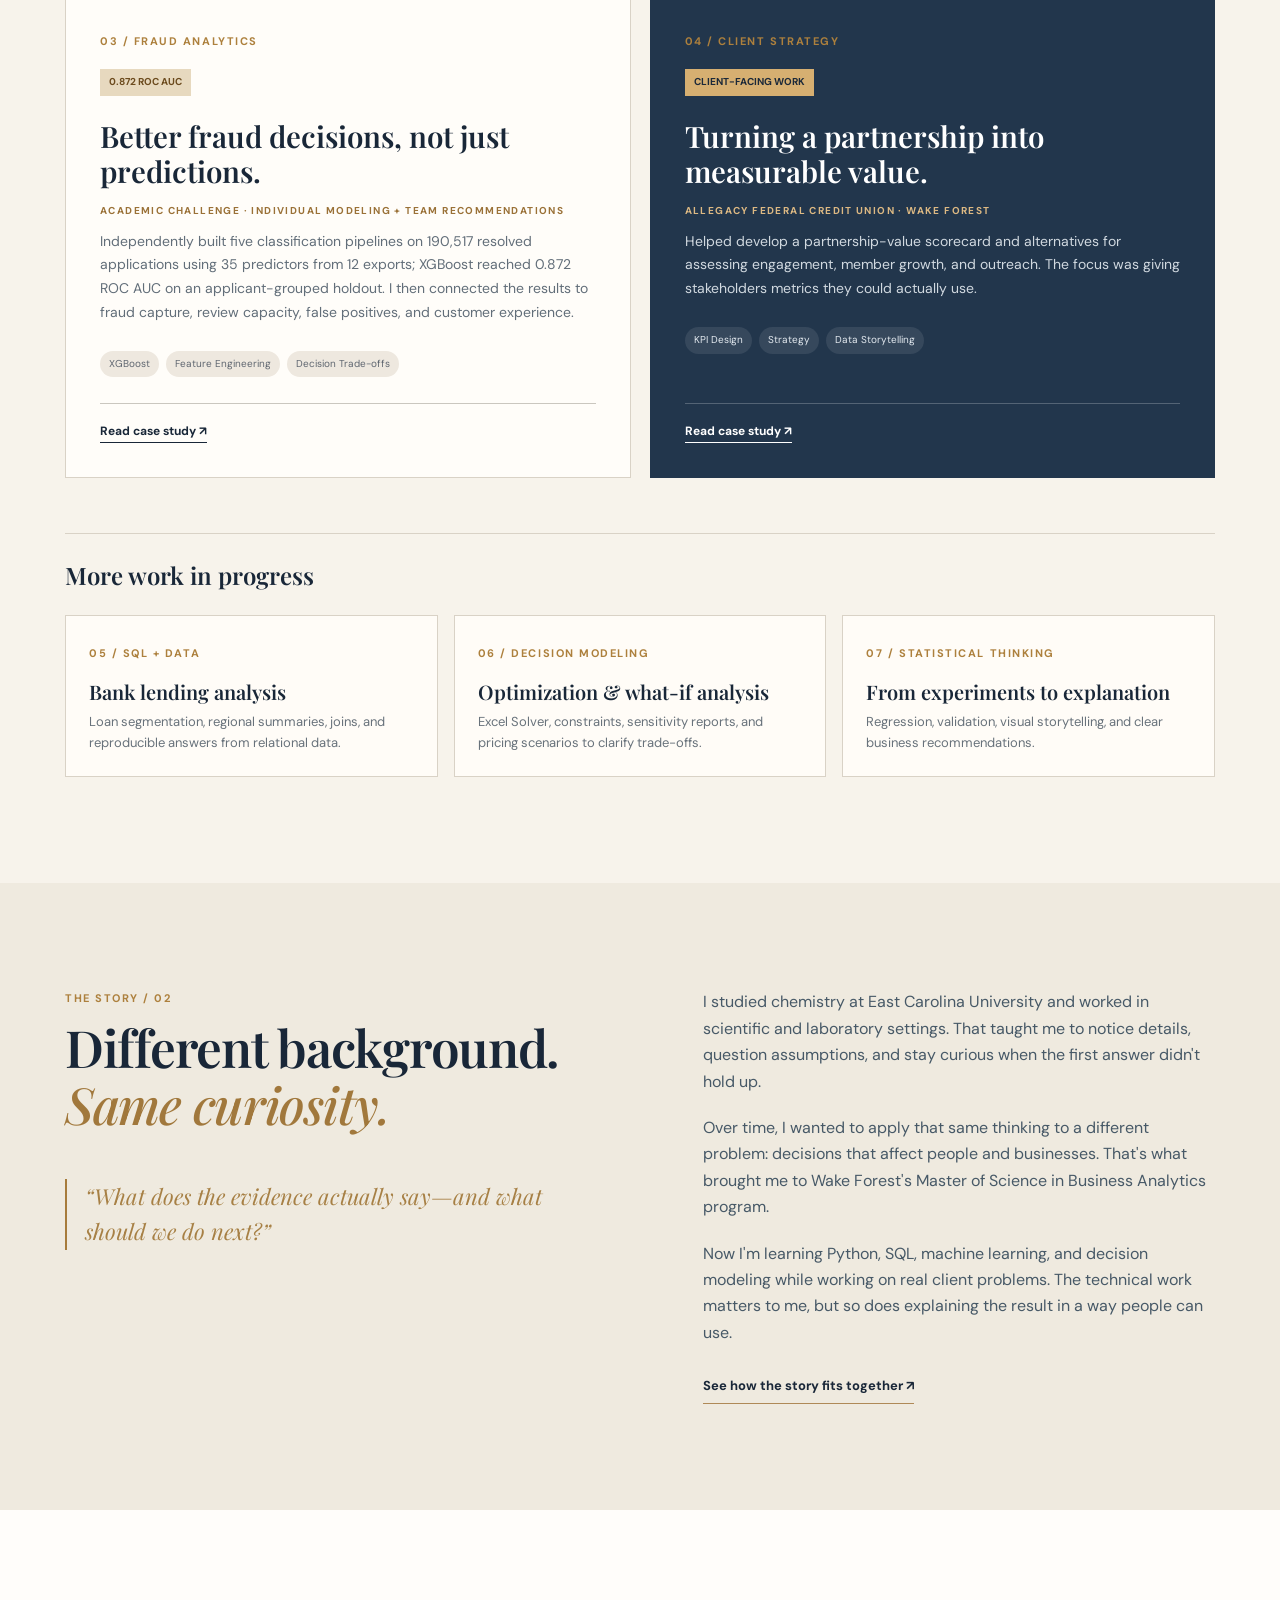
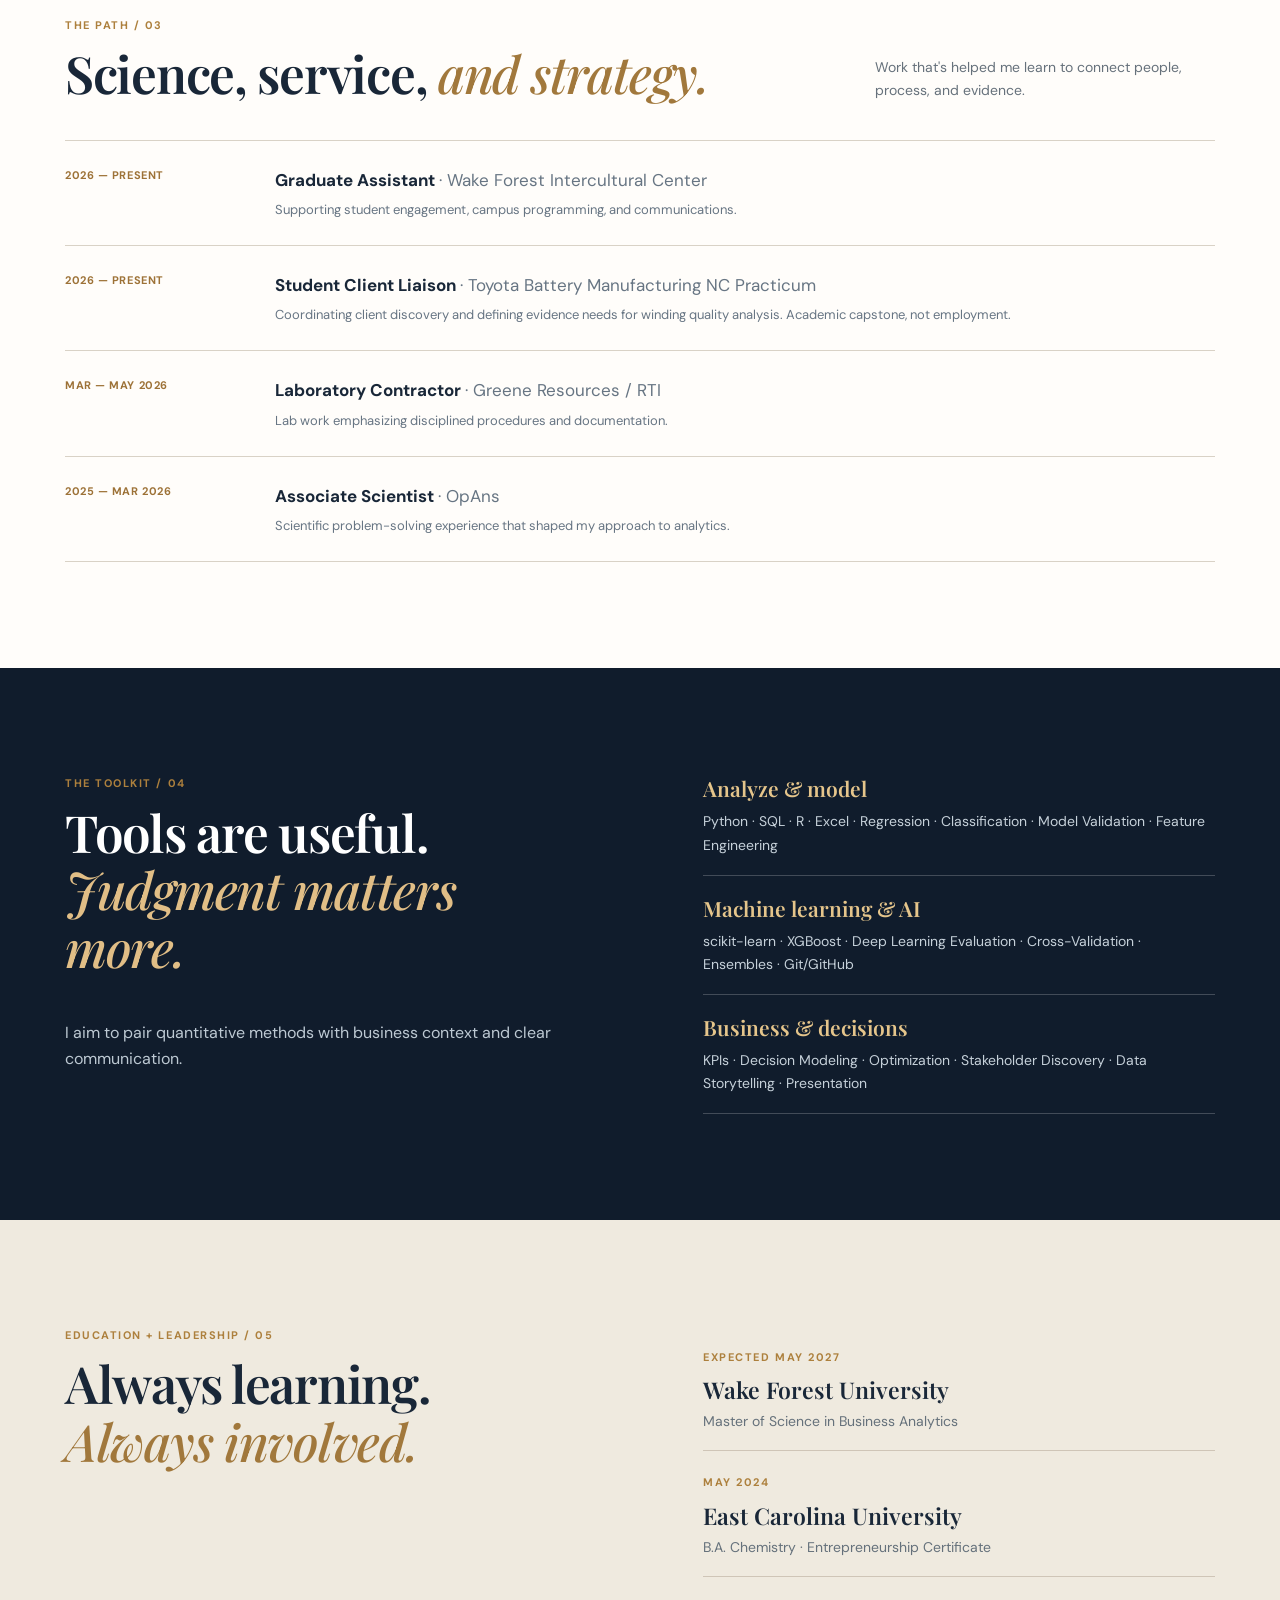
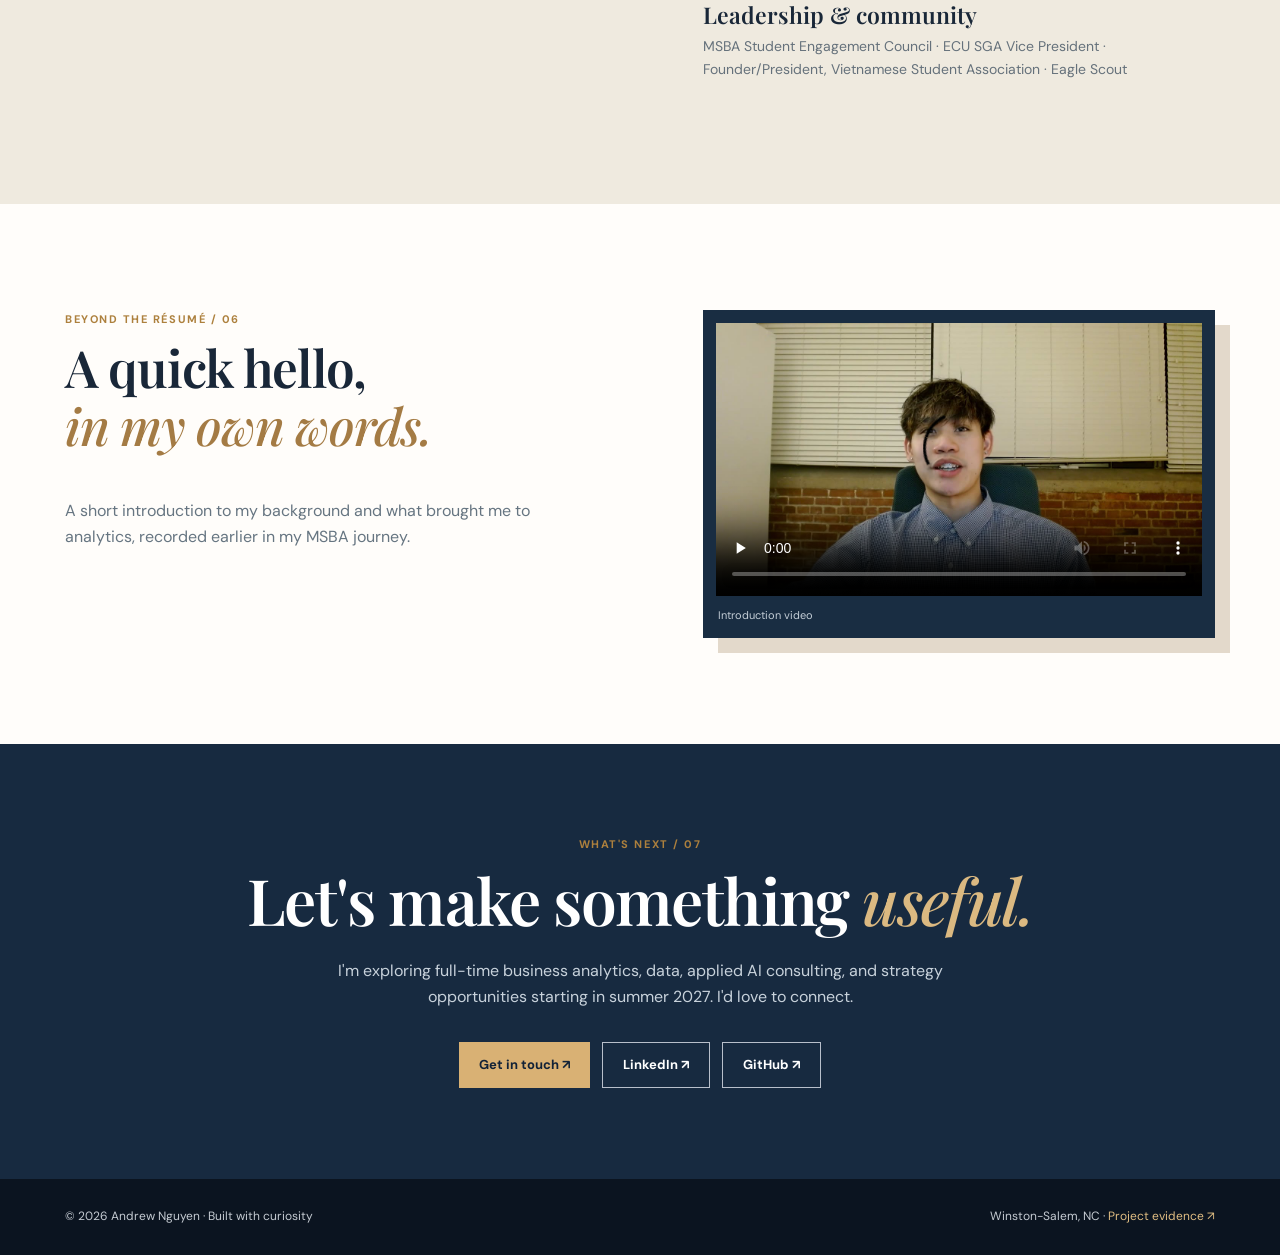
==== commit 0c4fa220: "Use self-contained relative media paths in index.html" ====
--- a/index.html
+++ b/index.html
@@ -1,5 +1,5 @@
-<!doctype html><html lang="en"><head><meta charset="utf-8"><meta name="viewport" content="width=device-width,initial-scale=1"><meta name="theme-color" content="#101c2c"><meta name="description" content="Andrew Nguyen, Wake Forest MSBA '27. A chemistry-to-analytics story featuring award-winning ECG AI, fraud modeling, and Toyota and Allegacy client projects."><meta property="og:title" content="Andrew Nguyen | Business Analytics & Applied AI"><meta property="og:description" content="Andrew Nguyen, Wake Forest MSBA '27. A chemistry-to-analytics story featuring award-winning ECG AI, fraud modeling, and Toyota and Allegacy client projects."><title>Andrew Nguyen | Business Analytics & Applied AI</title><link rel="preconnect" href="https://fonts.googleapis.com"><link href="https://fonts.googleapis.com/css2?family=DM+Sans:wght@400;500;600;700&family=Playfair+Display:wght@500;600;700&display=swap" rel="stylesheet"><link rel="stylesheet" href="styles.css?v=20261116"><script defer src="https://andrew-nguyen-portfolio-vercel-1.vercel.app/assets/vendor/hls-1.7.0.min.js"></script><script defer src="script.js?v=20261116"></script></head><body id="top"><a class="skip" href="#main">Skip to content</a><header class="header"><div class="wrap header-in"><a class="brand" href="#top"><b>AN</b>Andrew Nguyen</a><button class="hamburger" aria-controls="nav" aria-expanded="false" aria-label="Open menu" id="menu"><i></i><i></i><i></i></button><nav id="nav" class="nav"><a href="#work">Work</a><a href="#about">About</a><a href="#experience">Experience</a><a href="#skills">Skills</a><a href="#contact">Contact</a><a class="nav-cta" href="resume.html">Résumé ↗</a></nav></div></header><main id="main">
-<section class="hero"><div class="wrap hero-grid"><div><p class="eyebrow">✦ WAKE FOREST UNIVERSITY · MSBA CLASS OF 2027</p><h1>I started in the lab.<br><em>Now I use data to make decisions clearer.</em></h1><p class="hero-desc">I'm Andrew—a chemistry graduate turned business analytics student. I bring scientific curiosity, analytical rigor, and a people-first perspective to AI, strategy, and complex business questions.</p><div class="buttons"><a class="btn gold" href="#work">Explore my work ↗</a><a class="btn outline" href="resume.html">View résumé ↗</a></div><p class="hero-meta">OPEN TO FULL-TIME ROLES · JUNE 2027 &nbsp; / &nbsp; ANALYTICS · CONSULTING · APPLIED AI</p></div><div class="portrait"><img src="https://andrew-nguyen-portfolio-vercel-1.vercel.app/assets/andrew-nguyen-professional.jpg" alt="Professional portrait of Andrew Nguyen" fetchpriority="high"><span>SCIENCE → STRATEGY</span></div></div></section>
+<!doctype html><html lang="en"><head><meta charset="utf-8"><meta name="viewport" content="width=device-width,initial-scale=1"><meta name="theme-color" content="#101c2c"><meta name="description" content="Andrew Nguyen, Wake Forest MSBA '27. A chemistry-to-analytics story featuring award-winning ECG AI, fraud modeling, and Toyota and Allegacy client projects."><meta property="og:title" content="Andrew Nguyen | Business Analytics & Applied AI"><meta property="og:description" content="Andrew Nguyen, Wake Forest MSBA '27. A chemistry-to-analytics story featuring award-winning ECG AI, fraud modeling, and Toyota and Allegacy client projects."><title>Andrew Nguyen | Business Analytics & Applied AI</title><link rel="preconnect" href="https://fonts.googleapis.com"><link href="https://fonts.googleapis.com/css2?family=DM+Sans:wght@400;500;600;700&family=Playfair+Display:wght@500;600;700&display=swap" rel="stylesheet"><link rel="stylesheet" href="styles.css?v=20261116"><script defer src="assets/vendor/hls-1.7.0.min.js"></script><script defer src="script.js?v=20261116"></script></head><body id="top"><a class="skip" href="#main">Skip to content</a><header class="header"><div class="wrap header-in"><a class="brand" href="#top"><b>AN</b>Andrew Nguyen</a><button class="hamburger" aria-controls="nav" aria-expanded="false" aria-label="Open menu" id="menu"><i></i><i></i><i></i></button><nav id="nav" class="nav"><a href="#work">Work</a><a href="#about">About</a><a href="#experience">Experience</a><a href="#skills">Skills</a><a href="#contact">Contact</a><a class="nav-cta" href="resume.html">Résumé ↗</a></nav></div></header><main id="main">
+<section class="hero"><div class="wrap hero-grid"><div><p class="eyebrow">✦ WAKE FOREST UNIVERSITY · MSBA CLASS OF 2027</p><h1>I started in the lab.<br><em>Now I use data to make decisions clearer.</em></h1><p class="hero-desc">I'm Andrew—a chemistry graduate turned business analytics student. I bring scientific curiosity, analytical rigor, and a people-first perspective to AI, strategy, and complex business questions.</p><div class="buttons"><a class="btn gold" href="#work">Explore my work ↗</a><a class="btn outline" href="resume.html">View résumé ↗</a></div><p class="hero-meta">OPEN TO FULL-TIME ROLES · JUNE 2027 &nbsp; / &nbsp; ANALYTICS · CONSULTING · APPLIED AI</p></div><div class="portrait"><img src="assets/andrew-nguyen-professional.jpg" alt="Professional portrait of Andrew Nguyen" fetchpriority="high"><span>SCIENCE → STRATEGY</span></div></div></section>
 <div class="metrics"><div class="wrap metric-grid"><div><strong>1st</strong><span>Place · Wake Forest<br>ECG AI Build-A-Thon</span></div><div><strong>0.97</strong><span>Official combined AUC<br>in the ECG challenge</span></div><div><strong>190K+</strong><span>Applications examined<br>in fraud modeling</span></div><div><strong>2027</strong><span>MSBA graduation<br>Wake Forest University</span></div></div></div>
 <section id="work" class="section"><div class="wrap"><div class="section-head"><div><p class="label">SELECTED WORK / 01</p><h2>Projects that <em>connect the dots.</em></h2></div><p>The interesting part isn't just building a model. It's asking the right question, testing the evidence, and making the results useful.</p></div><div class="cards"><article class="project featured"><span class="p-no">01 / ECG AI · 1ST PLACE</span><span class="p-badge">1ST PLACE · 0.97 OFFICIAL AUC</span><div class="ecg-line" aria-hidden="true"><svg viewBox="0 0 500 55" preserveAspectRatio="none"><path d="M0 29 H82 l12 -2 8 6 14 -31 16 51 11 -23 13 -1 h72 l10 -1 8 5 15 -30 16 50 11 -22 h88 l10 -2 11 3 14 -29 16 50 11 -24 H500" fill="none" stroke="currentColor" stroke-width="2.5"/></svg></div><h3>Same Heart. Different Device.</h3><p class="p-cat">ECG SIMILARITY · MODEL EVALUATION</p><p>Our team built a three-model Siamese 1D ResNet ensemble to compare clinical and wearable ECGs. I worked on independent evaluation, checkpoint auditing, ensemble and duration experiments, and reproducibility.</p><div class="tags"><span>Python</span><span>Deep Learning</span><span>AUROC</span><span>Team Project</span></div><div class="p-footer"><a href="project-evidence.html#ecg">Read case study ↗</a><a href="https://github.com/nguyenand18/andrew-nguyen-portfolio/blob/main/docs/ecg-ai-buildathon.md" target="_blank" rel="noopener noreferrer">GitHub ↗</a></div></article><article class="project light"><span class="p-no">02 / CLIENT PRACTICUM · IN PROGRESS</span><span class="p-badge">DISCOVERY STAGE</span><h3>Finding the drivers of battery winding quality.</h3><p class="p-cat">TOYOTA BATTERY MANUFACTURING NORTH CAROLINA</p><p>As the student team's client liaison, I'm helping frame how process settings, measurements, and inspections may influence downstream quality—and what evidence is needed to test those questions.</p><div class="tags"><span>Manufacturing Analytics</span><span>Stakeholders</span><span>Problem Framing</span></div><div class="p-footer"><a href="project-evidence.html#toyota">Read case study ↗</a></div></article><article class="project light"><span class="p-no">03 / FRAUD ANALYTICS</span><span class="p-badge">0.872 ROC AUC</span><h3>Better fraud decisions, not just predictions.</h3><p class="p-cat">ACADEMIC CHALLENGE · INDIVIDUAL MODELING + TEAM RECOMMENDATIONS</p><p>Independently built five classification pipelines on 190,517 resolved applications using 35 predictors from 12 exports; XGBoost reached 0.872 ROC AUC on an applicant-grouped holdout. I then connected the results to fraud capture, review capacity, false positives, and customer experience.</p><div class="tags"><span>XGBoost</span><span>Feature Engineering</span><span>Decision Trade-offs</span></div><div class="p-footer"><a href="project-evidence.html#fraud">Read case study ↗</a></div></article><article class="project dark"><span class="p-no">04 / CLIENT STRATEGY</span><span class="p-badge">CLIENT-FACING WORK</span><h3>Turning a partnership into measurable value.</h3><p class="p-cat">ALLEGACY FEDERAL CREDIT UNION · WAKE FOREST</p><p>Helped develop a partnership-value scorecard and alternatives for assessing engagement, member growth, and outreach. The focus was giving stakeholders metrics they could actually use.</p><div class="tags"><span>KPI Design</span><span>Strategy</span><span>Data Storytelling</span></div><div class="p-footer"><a href="project-evidence.html#allegacy">Read case study ↗</a></div></article></div><div class="more"><h3>More work in progress</h3><div class="more-grid"><article><small>05 / SQL + DATA</small><h4>Bank lending analysis</h4><p>Loan segmentation, regional summaries, joins, and reproducible answers from relational data.</p></article><article><small>06 / DECISION MODELING</small><h4>Optimization &amp; what-if analysis</h4><p>Excel Solver, constraints, sensitivity reports, and pricing scenarios to clarify trade-offs.</p></article><article><small>07 / STATISTICAL THINKING</small><h4>From experiments to explanation</h4><p>Regression, validation, visual storytelling, and clear business recommendations.</p></article></div></div></div></section>
 <section id="about" class="section about"><div class="wrap two-col"><div><p class="label">THE STORY / 02</p><h2>Different background.<br><em>Same curiosity.</em></h2><blockquote>“What does the evidence actually say—and what should we do next?”</blockquote></div><div class="prose"><p>I studied chemistry at East Carolina University and worked in scientific and laboratory settings. That taught me to notice details, question assumptions, and stay curious when the first answer didn't hold up.</p><p>Over time, I wanted to apply that same thinking to a different problem: decisions that affect people and businesses. That's what brought me to Wake Forest's Master of Science in Business Analytics program.</p><p>Now I'm learning Python, SQL, machine learning, and decision modeling while working on real client problems. The technical work matters to me, but so does explaining the result in a way people can use.</p><a class="text-link" href="resume.html">See how the story fits together ↗</a></div></div></section>
